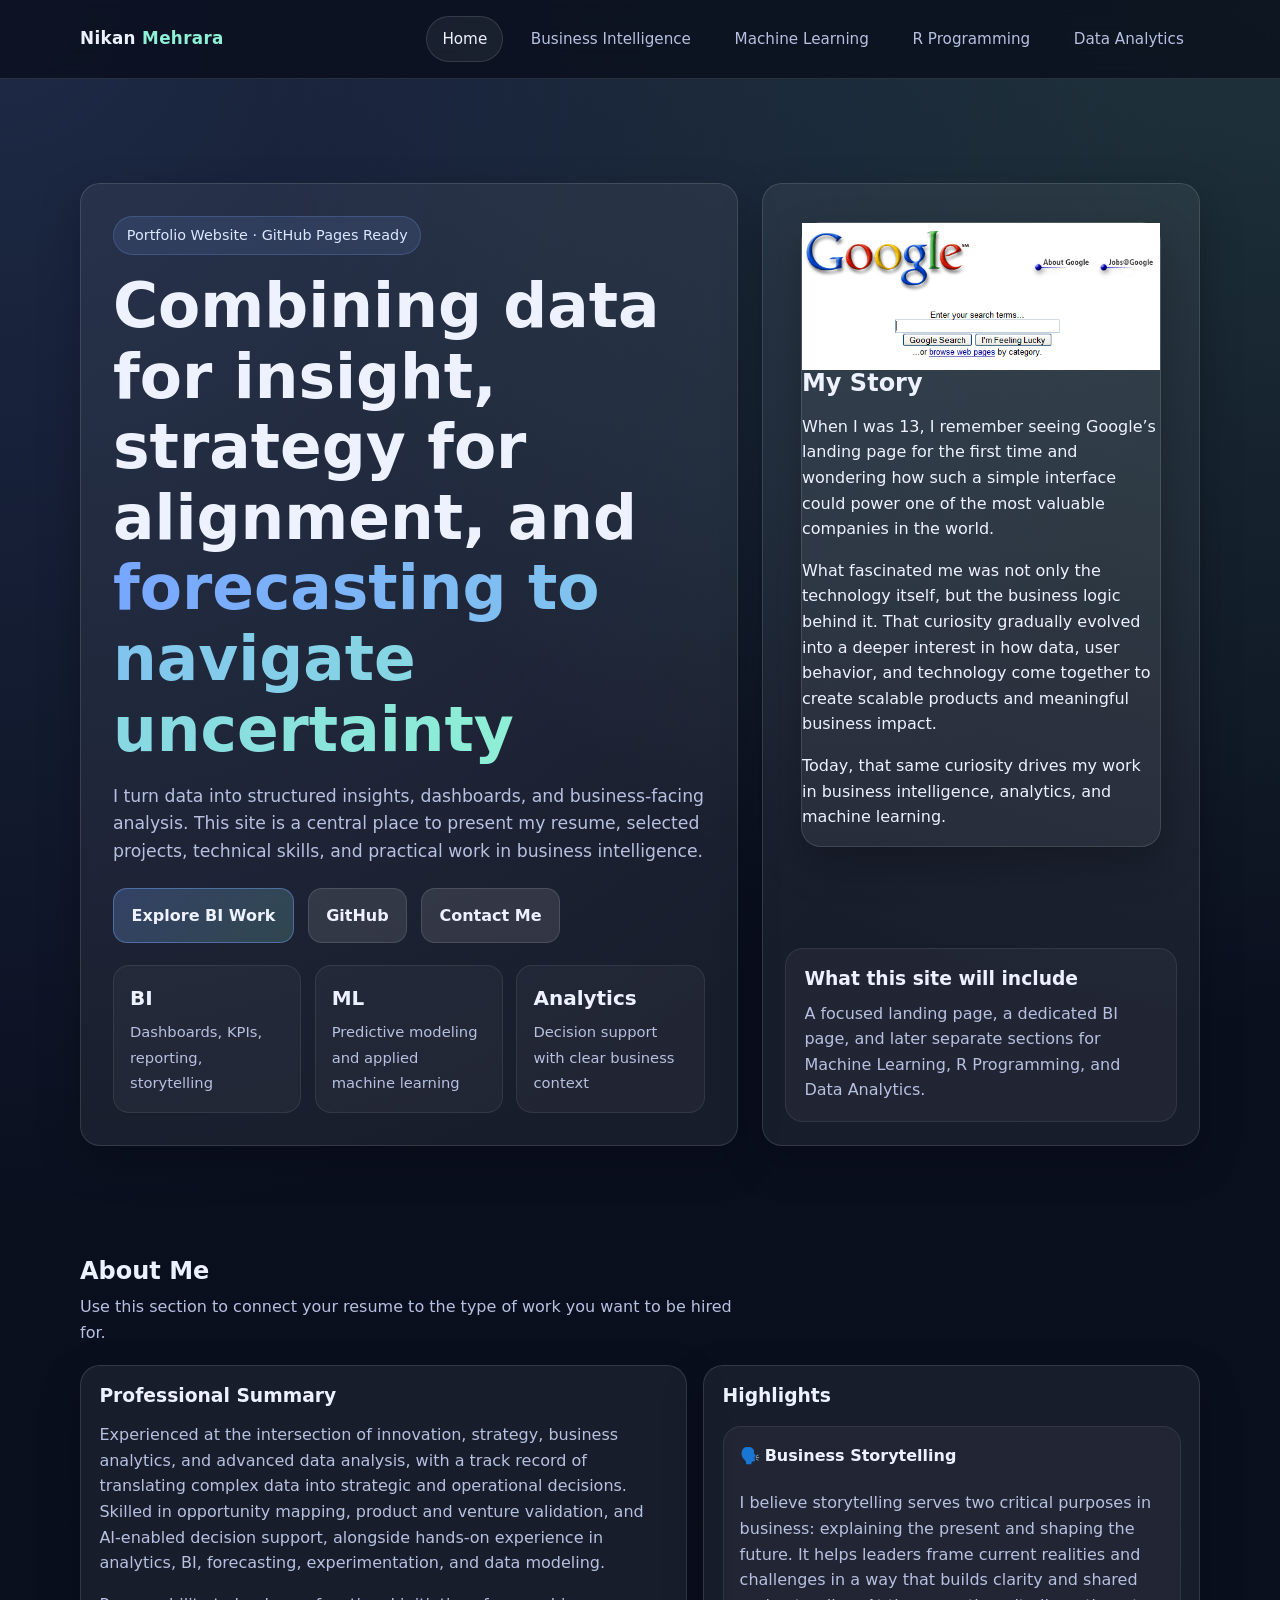
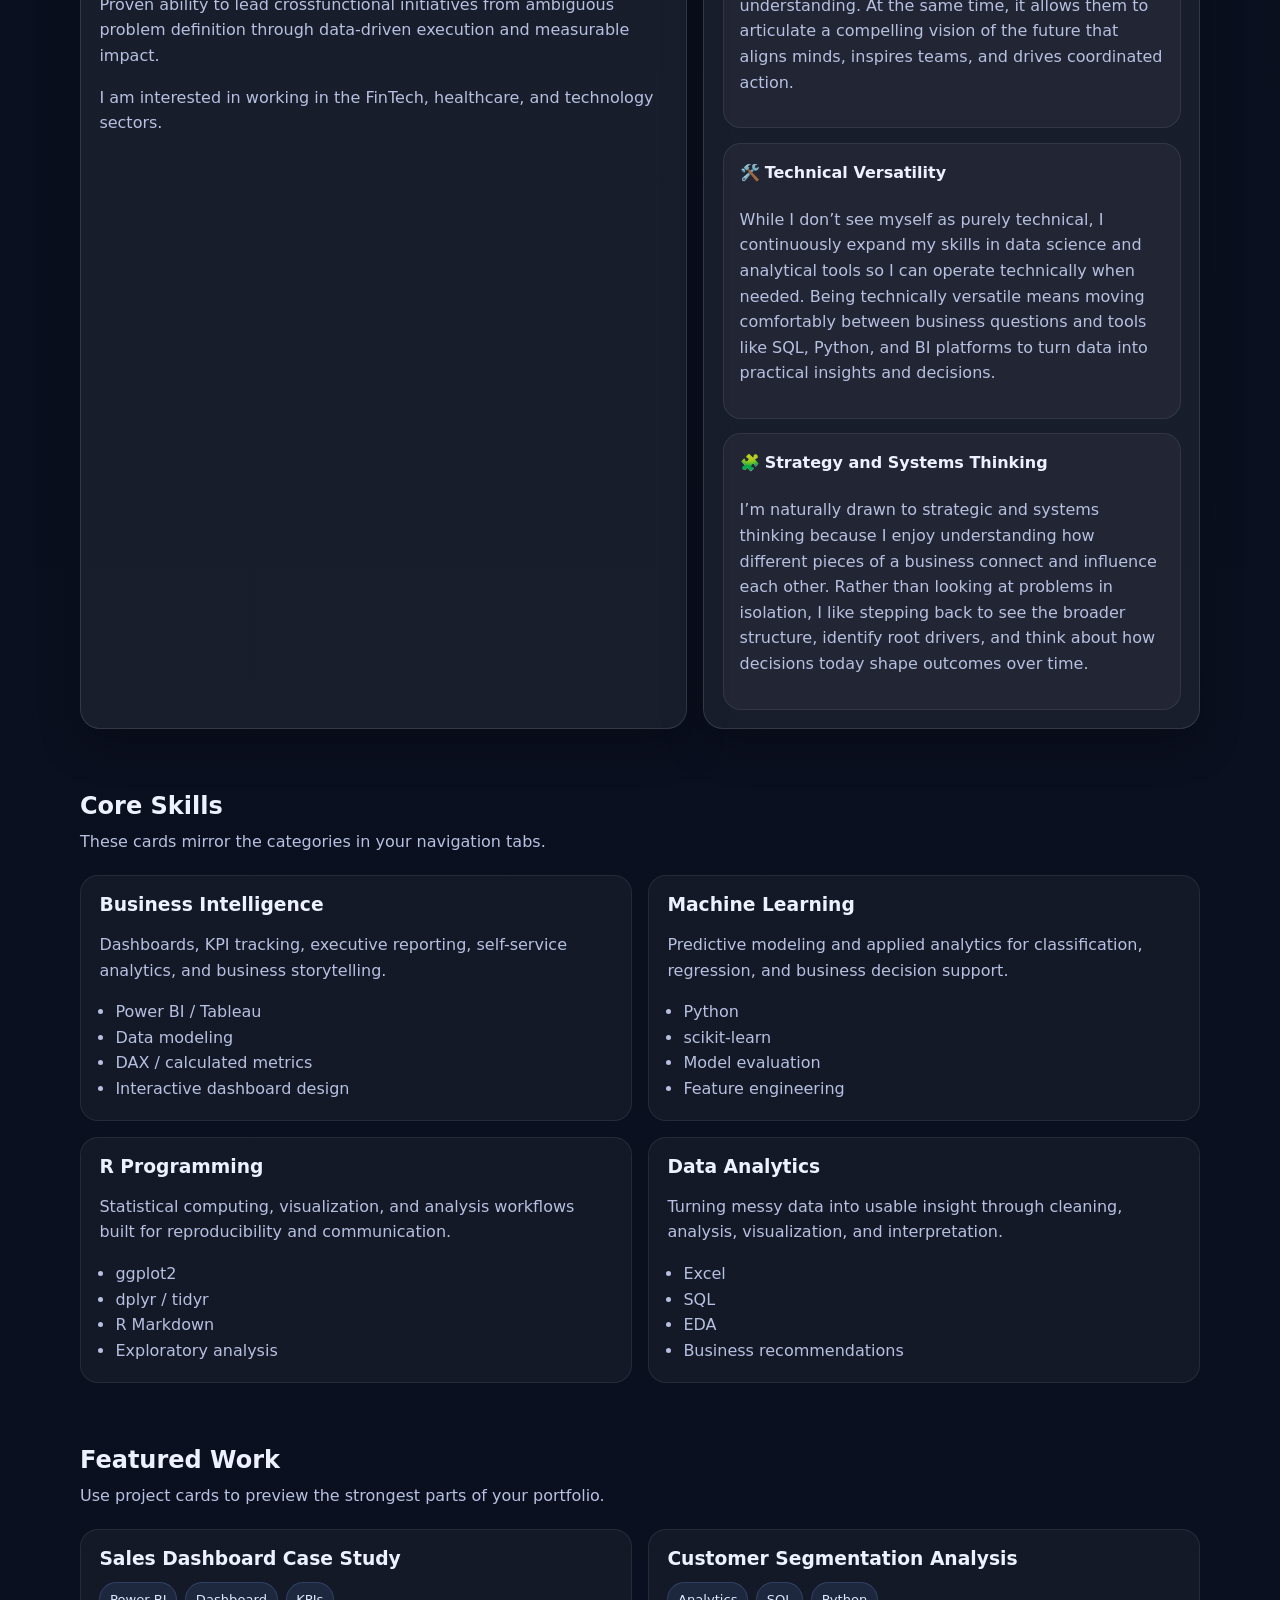
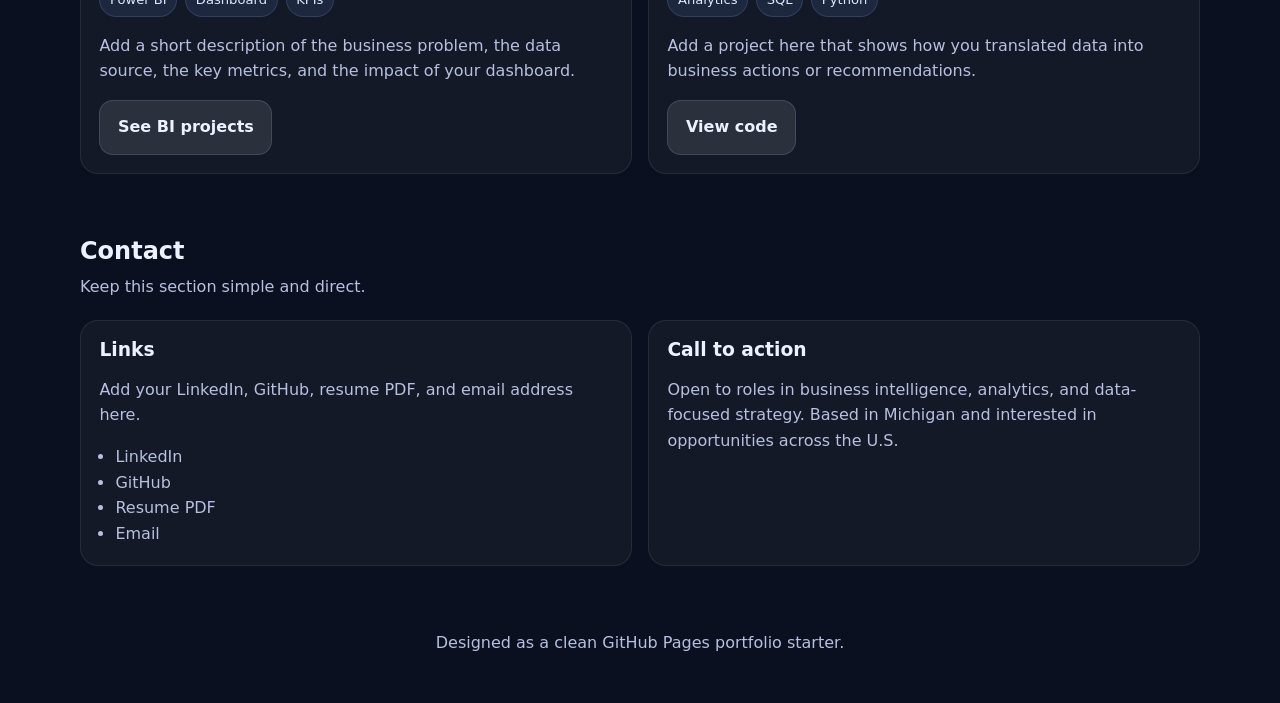
==== index.html @ e0a6e7f8 "Fix image source path for Google homepage" ====
<!DOCTYPE html>
<html lang="en">
<head>
  <meta charset="UTF-8" />
  <meta name="viewport" content="width=device-width, initial-scale=1.0" />
  <title>Nikan Mehrara | Portfolio</title>
  <meta name="description" content="Portfolio website for Nikan Mehrara." />
  <link rel="stylesheet" href="./assets/css/style.css" />
</head>
<body>
  <header class="topbar">
    <div class="container nav">
      <a class="brand" href="./index.html">Nikan <span>Mehrara</span></a>
      <nav class="nav-links" aria-label="Primary navigation">
        <a href="./index.html" class="active">Home</a>
        <a href="./bi.html">Business Intelligence</a>
        <a href="./ml.html">Machine Learning</a>
        <a href="./r.html">R Programming</a>
        <a href="./analytics.html">Data Analytics</a>
      </nav>
    </div>
  </header>

  <main>
    <section>
      <div class="container hero">
        <div class="card hero-main">
          <div class="eyebrow">Portfolio Website · GitHub Pages Ready</div>
          <h1>
            Combining data for insight, strategy for alignment, and
            <span class="gradient">forecasting to navigate uncertainty</span>
          </h1>
          <p class="lead">
            I turn data into structured insights, dashboards, and business-facing analysis. This site is a central place to present my resume, selected projects, technical skills, and practical work in business intelligence.
          </p>
          <div class="hero-actions">
            <a class="btn primary" href="./bi.html">Explore BI Work</a>
            <a class="btn" href="https://github.com/nikemehr" target="_blank" rel="noreferrer">GitHub</a>
            <a class="btn" href="mailto:your-email@example.com">Contact Me</a>
          </div>
          <div class="stats">
            <div class="stat">
              <strong>BI</strong>
              <span>Dashboards, KPIs, reporting, storytelling</span>
            </div>
            <div class="stat">
              <strong>ML</strong>
              <span>Predictive modeling and applied machine learning</span>
            </div>
            <div class="stat">
              <strong>Analytics</strong>
              <span>Decision support with clear business context</span>
            </div>
          </div>
        </div>

        <aside class="card hero-side">
          <section>
            <div class="container">
              <div class="card story-section">
                <div class="story-grid">
                  <div class="story-image">
                    <img src="./assets/image/google-home-old.png" alt="Old Google homepage">
                  </div>
          
                  <div class="story-text">
                    <h2>My Story</h2>
                    <p>
                      When I was 13, I remember seeing Google’s landing page for the first time and wondering how such a simple interface could power one of the most valuable companies in the world.
                    </p>
                    <p>
                      What fascinated me was not only the technology itself, but the business logic behind it. That curiosity gradually evolved into a deeper interest in how data, user behavior, and technology come together to create scalable products and meaningful business impact.
                    </p>
                    <p>
                      Today, that same curiosity drives my work in business intelligence, analytics, and machine learning.
                    </p>
                  </div>
                </div>
              </div>
            </div>
          </section>

          <div class="profile">
            <h3>What this site will include</h3>
            <p>
              A focused landing page, a dedicated BI page, and later separate sections for Machine Learning, R Programming, and Data Analytics.
            </p>
          </div>
        </aside>
      </div>
    </section>

    <section>
      <div class="container">
        <div class="section-head">
          <div>
            <h2>About Me</h2>
            <p>Use this section to connect your resume to the type of work you want to be hired for.</p>
          </div>
        </div>

        <div class="about">
          <div class="card panel">
            <h3>Professional Summary</h3>
            <p>
              Experienced at the intersection of innovation, strategy, business analytics, and advanced data analysis, with a track record of translating complex data into strategic and operational decisions. Skilled in opportunity mapping, product and venture validation, and AI-enabled decision support, alongside hands-on experience in analytics, BI, forecasting, experimentation, and data modeling.
            </p>
            <p>
              Proven ability to lead crossfunctional initiatives from ambiguous problem definition through data-driven execution and measurable impact.
            </p>
            <p>
              I am interested in working in the FinTech, healthcare, and technology sectors.
            </p>
          </div>

          <div class="card panel">
            <h3 style="margin-bottom:20px;">Highlights</h3>

            <div class="timeline">
              <div class="timeline-item">
                <small style="color:#00e5ff;">🗣️</small>
                <strong>Business Storytelling</strong>
                <p>
                  I believe storytelling serves two critical purposes in business: explaining the present and shaping the future. It helps leaders frame current realities and challenges in a way that builds clarity and shared understanding. At the same time, it allows them to articulate a compelling vision of the future that aligns minds, inspires teams, and drives coordinated action.
                </p>
              </div>

              <div class="timeline-item">
                <small style="color:#8ef0d5;">🛠️</small>
                <strong>Technical Versatility</strong>
                <p>
                  While I don’t see myself as purely technical, I continuously expand my skills in data science and analytical tools so I can operate technically when needed. Being technically versatile means moving comfortably between business questions and tools like SQL, Python, and BI platforms to turn data into practical insights and decisions.
                </p>
              </div>

              <div class="timeline-item">
                <small style="color:#78a6ff;">🧩</small>
                <strong>Strategy and Systems Thinking</strong>
                <p>
                  I’m naturally drawn to strategic and systems thinking because I enjoy understanding how different pieces of a business connect and influence each other. Rather than looking at problems in isolation, I like stepping back to see the broader structure, identify root drivers, and think about how decisions today shape outcomes over time.
                </p>
              </div>
            </div>
          </div>
        </div>
      </div>
    </section>

    <section>
      <div class="container">
        <div class="section-head">
          <div>
            <h2>Core Skills</h2>
            <p>These cards mirror the categories in your navigation tabs.</p>
          </div>
        </div>

        <div class="skills-grid">
          <div class="bullet-card">
            <h3>Business Intelligence</h3>
            <p>Dashboards, KPI tracking, executive reporting, self-service analytics, and business storytelling.</p>
            <ul class="clean">
              <li>Power BI / Tableau</li>
              <li>Data modeling</li>
              <li>DAX / calculated metrics</li>
              <li>Interactive dashboard design</li>
            </ul>
          </div>

          <div class="bullet-card">
            <h3>Machine Learning</h3>
            <p>Predictive modeling and applied analytics for classification, regression, and business decision support.</p>
            <ul class="clean">
              <li>Python</li>
              <li>scikit-learn</li>
              <li>Model evaluation</li>
              <li>Feature engineering</li>
            </ul>
          </div>

          <div class="bullet-card">
            <h3>R Programming</h3>
            <p>Statistical computing, visualization, and analysis workflows built for reproducibility and communication.</p>
            <ul class="clean">
              <li>ggplot2</li>
              <li>dplyr / tidyr</li>
              <li>R Markdown</li>
              <li>Exploratory analysis</li>
            </ul>
          </div>

          <div class="bullet-card">
            <h3>Data Analytics</h3>
            <p>Turning messy data into usable insight through cleaning, analysis, visualization, and interpretation.</p>
            <ul class="clean">
              <li>Excel</li>
              <li>SQL</li>
              <li>EDA</li>
              <li>Business recommendations</li>
            </ul>
          </div>
        </div>
      </div>
    </section>

    <section>
      <div class="container">
        <div class="section-head">
          <div>
            <h2>Featured Work</h2>
            <p>Use project cards to preview the strongest parts of your portfolio.</p>
          </div>
        </div>

        <div class="projects-grid">
          <div class="project-card">
            <h3>Sales Dashboard Case Study</h3>
            <div class="project-meta">
              <span class="mini">Power BI</span>
              <span class="mini">Dashboard</span>
              <span class="mini">KPIs</span>
            </div>
            <p>
              Add a short description of the business problem, the data source, the key metrics, and the impact of your dashboard.
            </p>
            <a class="btn" href="./bi.html">See BI projects</a>
          </div>

          <div class="project-card">
            <h3>Customer Segmentation Analysis</h3>
            <div class="project-meta">
              <span class="mini">Analytics</span>
              <span class="mini">SQL</span>
              <span class="mini">Python</span>
            </div>
            <p>
              Add a project here that shows how you translated data into business actions or recommendations.
            </p>
            <a class="btn" href="https://github.com/nikemehr" target="_blank" rel="noreferrer">View code</a>
          </div>
        </div>
      </div>
    </section>

    <section>
      <div class="container">
        <div class="section-head">
          <div>
            <h2>Contact</h2>
            <p>Keep this section simple and direct.</p>
          </div>
        </div>

        <div class="contact-wrap">
          <div class="contact-card">
            <h3>Links</h3>
            <p>Add your LinkedIn, GitHub, resume PDF, and email address here.</p>
            <ul class="clean">
              <li>LinkedIn</li>
              <li>GitHub</li>
              <li>Resume PDF</li>
              <li>Email</li>
            </ul>
          </div>

          <div class="contact-card">
            <h3>Call to action</h3>
            <p>
              Open to roles in business intelligence, analytics, and data-focused strategy. Based in Michigan and interested in opportunities across the U.S.
            </p>
          </div>
        </div>
      </div>
    </section>
  </main>

  <footer>
    <div class="container">
      Designed as a clean GitHub Pages portfolio starter.
    </div>
  </footer>
</body>
</html>
---- assets/css/style.css ----
:root {
  --bg: #0b1020;
  --bg-soft: #121933;
  --panel: rgba(255,255,255,0.06);
  --panel-strong: rgba(255,255,255,0.1);
  --text: #eef2ff;
  --muted: #b7c0e0;
  --accent: #78a6ff;
  --accent-2: #8ef0d5;
  --border: rgba(255,255,255,0.12);
  --shadow: 0 16px 40px rgba(0,0,0,0.25);
  --radius: 20px;
  --maxw: 1120px;
}

* { box-sizing: border-box; }
html { scroll-behavior: smooth; }

body {
  margin: 0;
  font-family: Inter, ui-sans-serif, system-ui, -apple-system, BlinkMacSystemFont, "Segoe UI", sans-serif;
  background:
    radial-gradient(circle at top left, rgba(120,166,255,0.18), transparent 30%),
    radial-gradient(circle at top right, rgba(142,240,213,0.16), transparent 25%),
    linear-gradient(180deg, #0a0f1e 0%, #0b1020 100%);
  color: var(--text);
  line-height: 1.6;
}

a { color: inherit; text-decoration: none; }
img { max-width: 100%; display: block; }

.container {
  width: min(calc(100% - 2rem), var(--maxw));
  margin: 0 auto;
}

.topbar {
  position: sticky;
  top: 0;
  z-index: 100;
  backdrop-filter: blur(14px);
  background: rgba(8, 12, 24, 0.72);
  border-bottom: 1px solid var(--border);
}

.nav {
  display: flex;
  justify-content: space-between;
  align-items: center;
  padding: 1rem 0;
  gap: 1rem;
}

.brand {
  font-weight: 800;
  letter-spacing: 0.02em;
  font-size: 1.05rem;
}

.brand span { color: var(--accent-2); }

.nav-links {
  display: flex;
  gap: 0.7rem;
  flex-wrap: wrap;
}

.nav-links a {
  padding: 0.6rem 0.95rem;
  border: 1px solid transparent;
  border-radius: 999px;
  color: var(--muted);
  transition: 0.25s ease;
  font-size: 0.95rem;
}

.nav-links a:hover,
.nav-links a.active {
  color: var(--text);
  background: var(--panel);
  border-color: var(--border);
}

.hero {
  padding: 5.5rem 0 3rem;
  display: grid;
  grid-template-columns: 1.2fr 0.8fr;
  gap: 1.5rem;
  align-items: stretch;
}

.card {
  background: var(--panel);
  border: 1px solid var(--border);
  border-radius: var(--radius);
  box-shadow: var(--shadow);
}

.hero-main { padding: 2rem; }

.eyebrow {
  display: inline-flex;
  align-items: center;
  gap: 0.55rem;
  padding: 0.45rem 0.8rem;
  border-radius: 999px;
  background: rgba(120,166,255,0.12);
  border: 1px solid rgba(120,166,255,0.22);
  color: #dce8ff;
  font-size: 0.9rem;
  margin-bottom: 1rem;
}

h1, h2, h3 { line-height: 1.15; margin: 0; }

h1 {
  font-size: clamp(2.2rem, 4.8vw, 4.5rem);
  margin-bottom: 1rem;
}

.gradient {
  background: linear-gradient(90deg, var(--accent), var(--accent-2));
  -webkit-background-clip: text;
  background-clip: text;
  color: transparent;
}

.lead {
  color: var(--muted);
  font-size: 1.08rem;
  max-width: 62ch;
  margin-bottom: 1.4rem;
}

.hero-actions {
  display: flex;
  gap: 0.85rem;
  flex-wrap: wrap;
  margin-bottom: 1.4rem;
}

.btn {
  display: inline-flex;
  align-items: center;
  justify-content: center;
  padding: 0.85rem 1.1rem;
  border-radius: 14px;
  border: 1px solid var(--border);
  background: var(--panel-strong);
  color: var(--text);
  font-weight: 600;
  transition: 0.25s ease;
}

.btn:hover {
  transform: translateY(-1px);
  border-color: rgba(120,166,255,0.45);
}

.btn.primary {
  background: linear-gradient(135deg, rgba(120,166,255,0.24), rgba(142,240,213,0.18));
  border-color: rgba(120,166,255,0.42);
}

.stats {
  display: grid;
  grid-template-columns: repeat(3, 1fr);
  gap: 0.85rem;
  margin-top: 1.25rem;
}

.stat {
  padding: 1rem;
  border-radius: 16px;
  background: rgba(255,255,255,0.04);
  border: 1px solid rgba(255,255,255,0.08);
}

.stat strong {
  display: block;
  font-size: 1.25rem;
  margin-bottom: 0.3rem;
}

.stat span { color: var(--muted); font-size: 0.92rem; }

.hero-side {
  padding: 1.4rem;
  display: flex;
  flex-direction: column;
  justify-content: space-between;
  gap: 1rem;
}

.profile {
  padding: 1.15rem;
  border-radius: 18px;
  background: rgba(255,255,255,0.04);
  border: 1px solid rgba(255,255,255,0.08);
}

.profile h3 { margin-bottom: 0.7rem; }
.profile p { margin: 0; color: var(--muted); }

.tag-list {
  display: flex;
  flex-wrap: wrap;
  gap: 0.55rem;
  margin-top: 1rem;
}

.tag {
  padding: 0.48rem 0.78rem;
  border-radius: 999px;
  border: 1px solid rgba(255,255,255,0.1);
  background: rgba(255,255,255,0.04);
  color: #dde6ff;
  font-size: 0.88rem;
}

section { padding: 1rem 0 3rem; }

.section-head {
  display: flex;
  justify-content: space-between;
  align-items: end;
  gap: 1rem;
  margin-bottom: 1.25rem;
}

.section-head p {
  margin: 0.55rem 0 0;
  color: var(--muted);
  max-width: 65ch;
}

.about,
.contact-wrap,
.skills-grid,
.projects-grid,
.bi-grid {
  display: grid;
  gap: 1rem;
}

.about {
  grid-template-columns: 1.1fr 0.9fr;
}

.skills-grid,
.projects-grid,
.bi-grid,
.contact-wrap {
  grid-template-columns: repeat(2, 1fr);
}

.panel,
.bullet-card,
.project-card,
.contact-card,
.bi-card {
  padding: 1.15rem;
}

.timeline {
  display: grid;
  gap: 0.9rem;
}

.timeline-item,
.bullet-card,
.project-card,
.contact-card,
.bi-card {
  border-radius: 18px;
  background: rgba(255,255,255,0.04);
  border: 1px solid rgba(255,255,255,0.08);
}

.timeline-item {
  padding: 1rem;
}

.timeline-item small {
  display: inline-block;
  margin-bottom: 0.35rem;
  font-size: 1rem;
}

.timeline-item p,
.project-card p,
.bullet-card p,
.contact-card p,
.bi-card p,
.panel p {
  color: var(--muted);
}

.project-meta,
.bi-meta {
  display: flex;
  gap: 0.5rem;
  flex-wrap: wrap;
  margin: 0.8rem 0 0.95rem;
}

.mini {
  font-size: 0.82rem;
  padding: 0.35rem 0.6rem;
  border-radius: 999px;
  background: rgba(120,166,255,0.1);
  color: #dce8ff;
  border: 1px solid rgba(120,166,255,0.2);
}

ul.clean {
  padding-left: 1rem;
  margin: 0.7rem 0 0;
  color: var(--muted);
}

.tab-note {
  margin-bottom: 1rem;
  padding: 1rem 1.1rem;
  border-radius: 16px;
  border: 1px solid rgba(142,240,213,0.18);
  background: rgba(142,240,213,0.06);
  color: #d6fff5;
}

.page-hero {
  padding-top: 5rem;
}

.coming-soon {
  padding: 3rem 0 4rem;
}

.coming-soon .card {
  padding: 2rem;
  text-align: center;
}

footer {
  padding: 1rem 0 3rem;
  color: var(--muted);
  text-align: center;
}

@media (max-width: 900px) {
  .hero,
  .about,
  .contact-wrap,
  .skills-grid,
  .projects-grid,
  .bi-grid {
    grid-template-columns: 1fr;
  }

  .stats {
    grid-template-columns: 1fr;
  }
}

@media (max-width: 720px) {
  .nav {
    flex-direction: column;
    align-items: flex-start;
  }

  .hero {
    padding-top: 3.5rem;
  }

  .hero-main,
  .hero-side,
  .panel,
  .bullet-card,
  .project-card,
  .contact-card,
  .bi-card {
    padding: 1.1rem;
  }
}
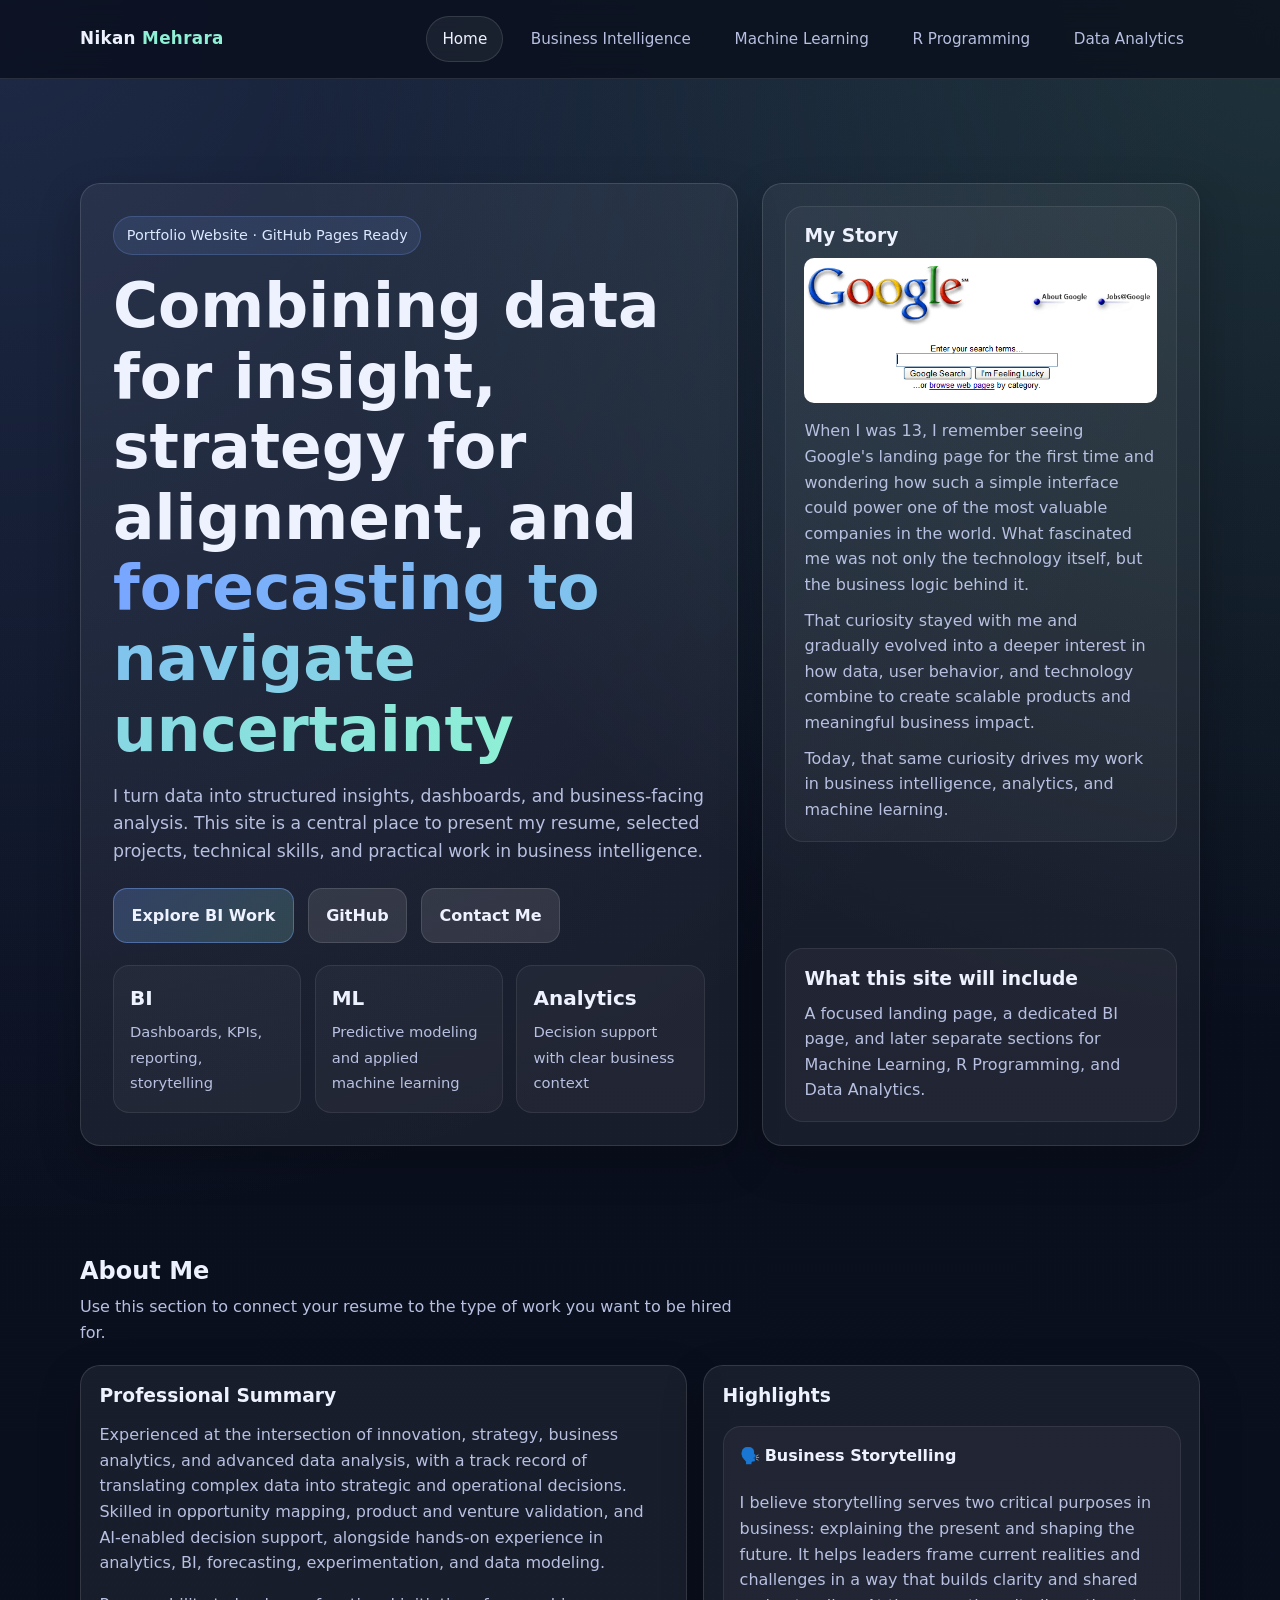
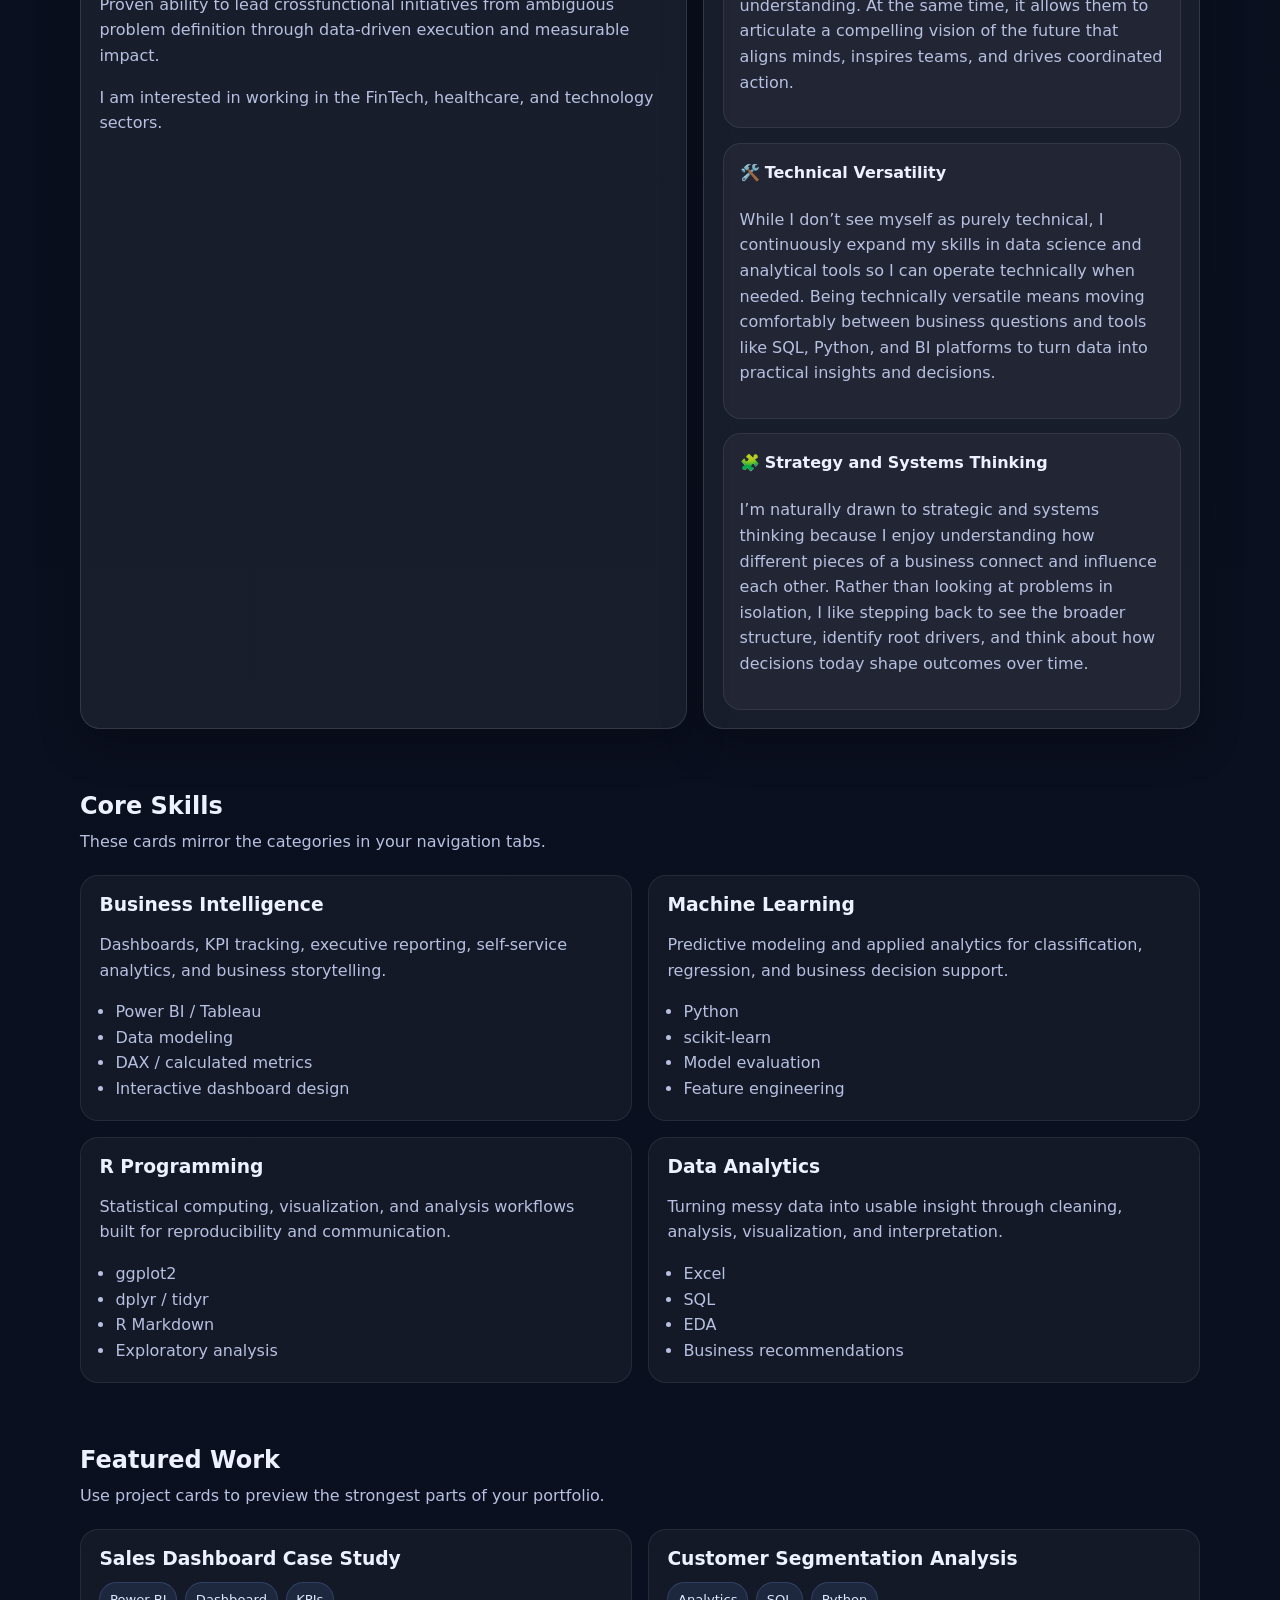
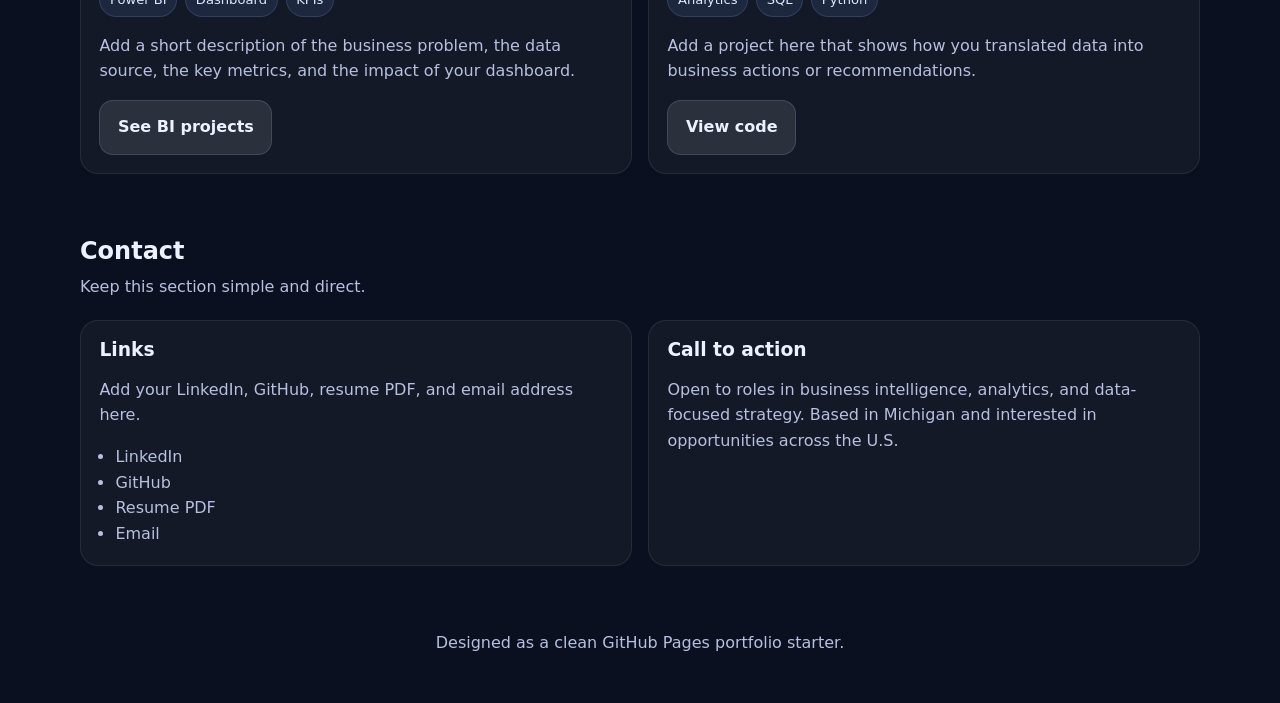
==== commit 1f46e6cf: "Refactor story section with image and new text Updated the story section to include an image and rev" ====
--- a/index.html
+++ b/index.html
@@ -55,30 +55,29 @@
         </div>
 
         <aside class="card hero-side">
-          <section>
-            <div class="container">
-              <div class="card story-section">
-                <div class="story-grid">
-                  <div class="story-image">
-                    <img src="./assets/image/google-home-old.png" alt="Old Google homepage">
-                  </div>
+          <div class="profile">
+            <h3>My Story</h3>
           
-                  <div class="story-text">
-                    <h2>My Story</h2>
-                    <p>
-                      When I was 13, I remember seeing Google’s landing page for the first time and wondering how such a simple interface could power one of the most valuable companies in the world.
-                    </p>
-                    <p>
-                      What fascinated me was not only the technology itself, but the business logic behind it. That curiosity gradually evolved into a deeper interest in how data, user behavior, and technology come together to create scalable products and meaningful business impact.
-                    </p>
-                    <p>
-                      Today, that same curiosity drives my work in business intelligence, analytics, and machine learning.
-                    </p>
-                  </div>
-                </div>
-              </div>
-            </div>
-          </section>
+            <img src="./assets/image/google-home-old.png"
+                 alt="Old Google homepage"
+                 style="width:100%; border-radius:10px; margin-bottom:15px;">
+          
+            <p>
+              When I was 13, I remember seeing Google's landing page for the first time and wondering
+              how such a simple interface could power one of the most valuable companies in the world.
+              What fascinated me was not only the technology itself, but the business logic behind it.
+            </p>
+            <p style="margin-top:10px;">
+              That curiosity stayed with me and gradually evolved into a deeper interest in how
+              data, user behavior, and technology combine to create scalable products and
+              meaningful business impact.
+            </p>
+          
+            <p style="margin-top:10px;">
+              Today, that same curiosity drives my work in business intelligence, analytics,
+              and machine learning.
+            </p>
+          </div>
 
           <div class="profile">
             <h3>What this site will include</h3>
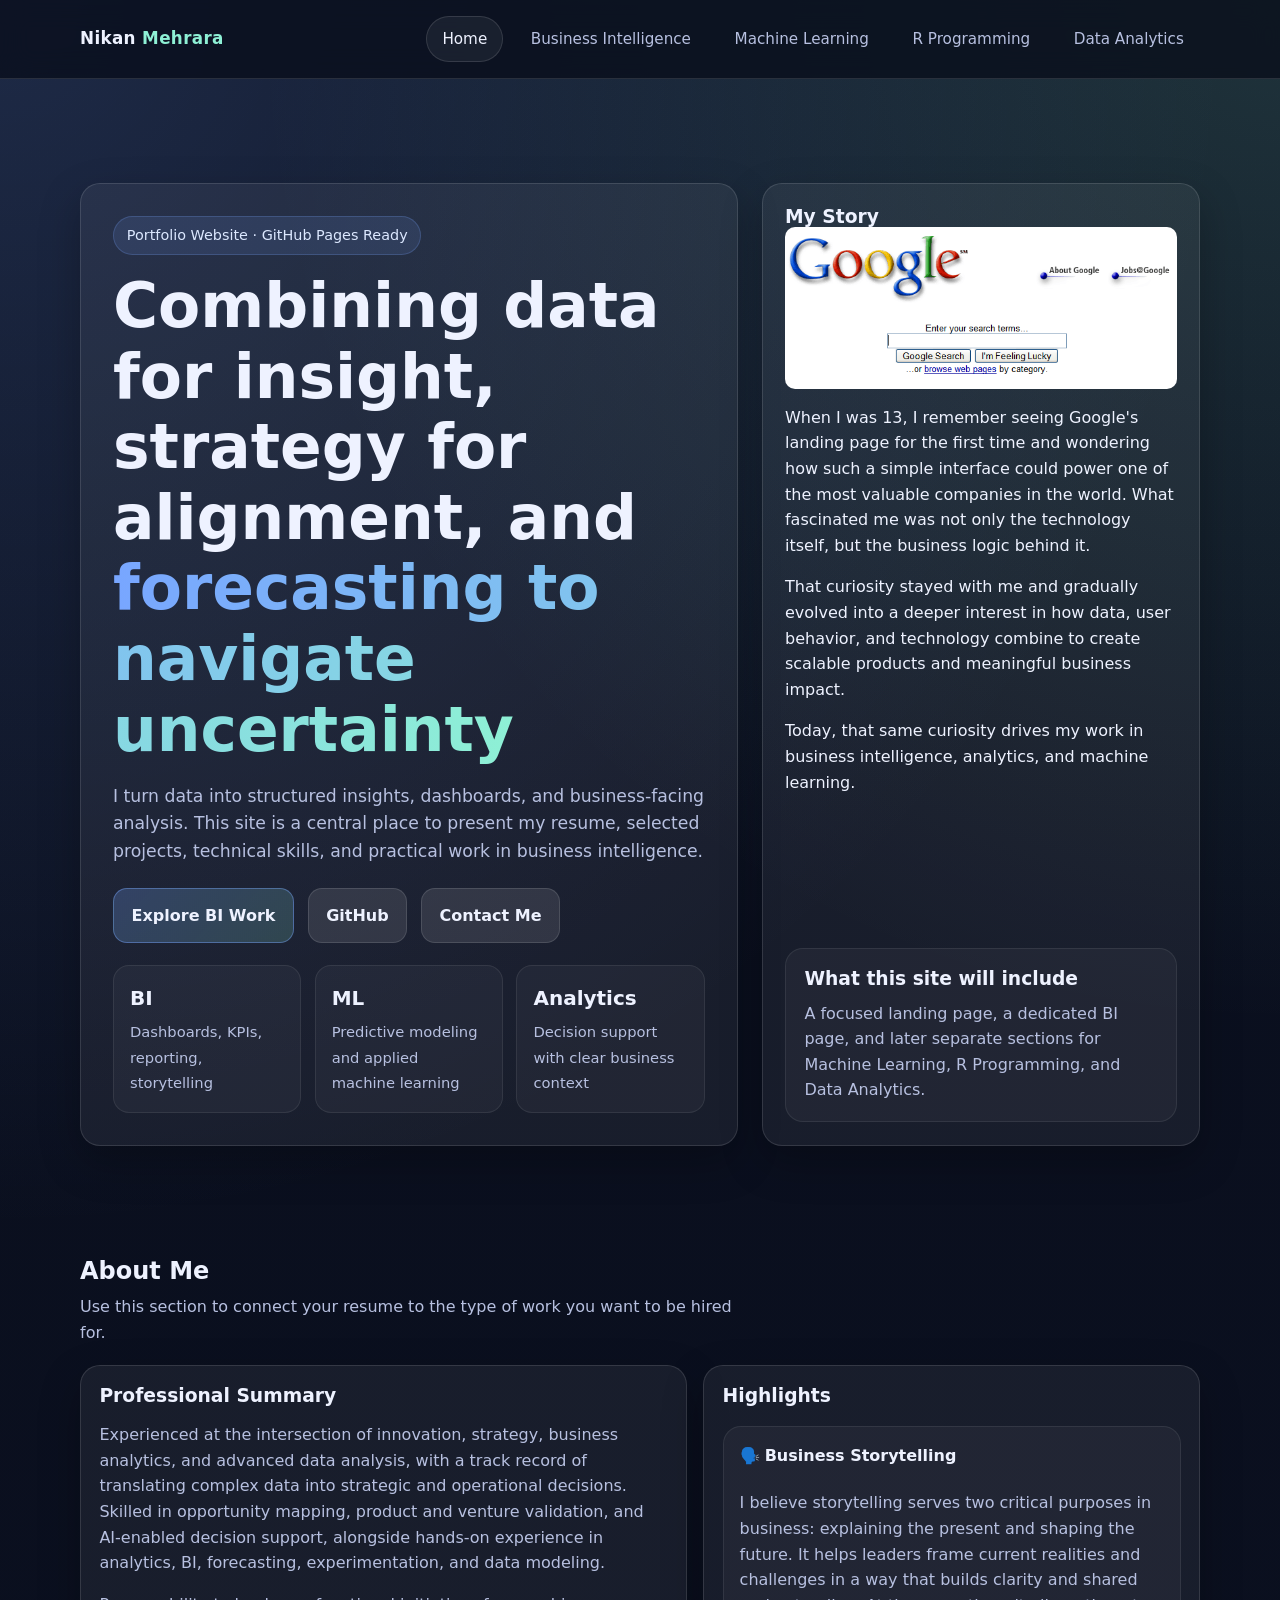
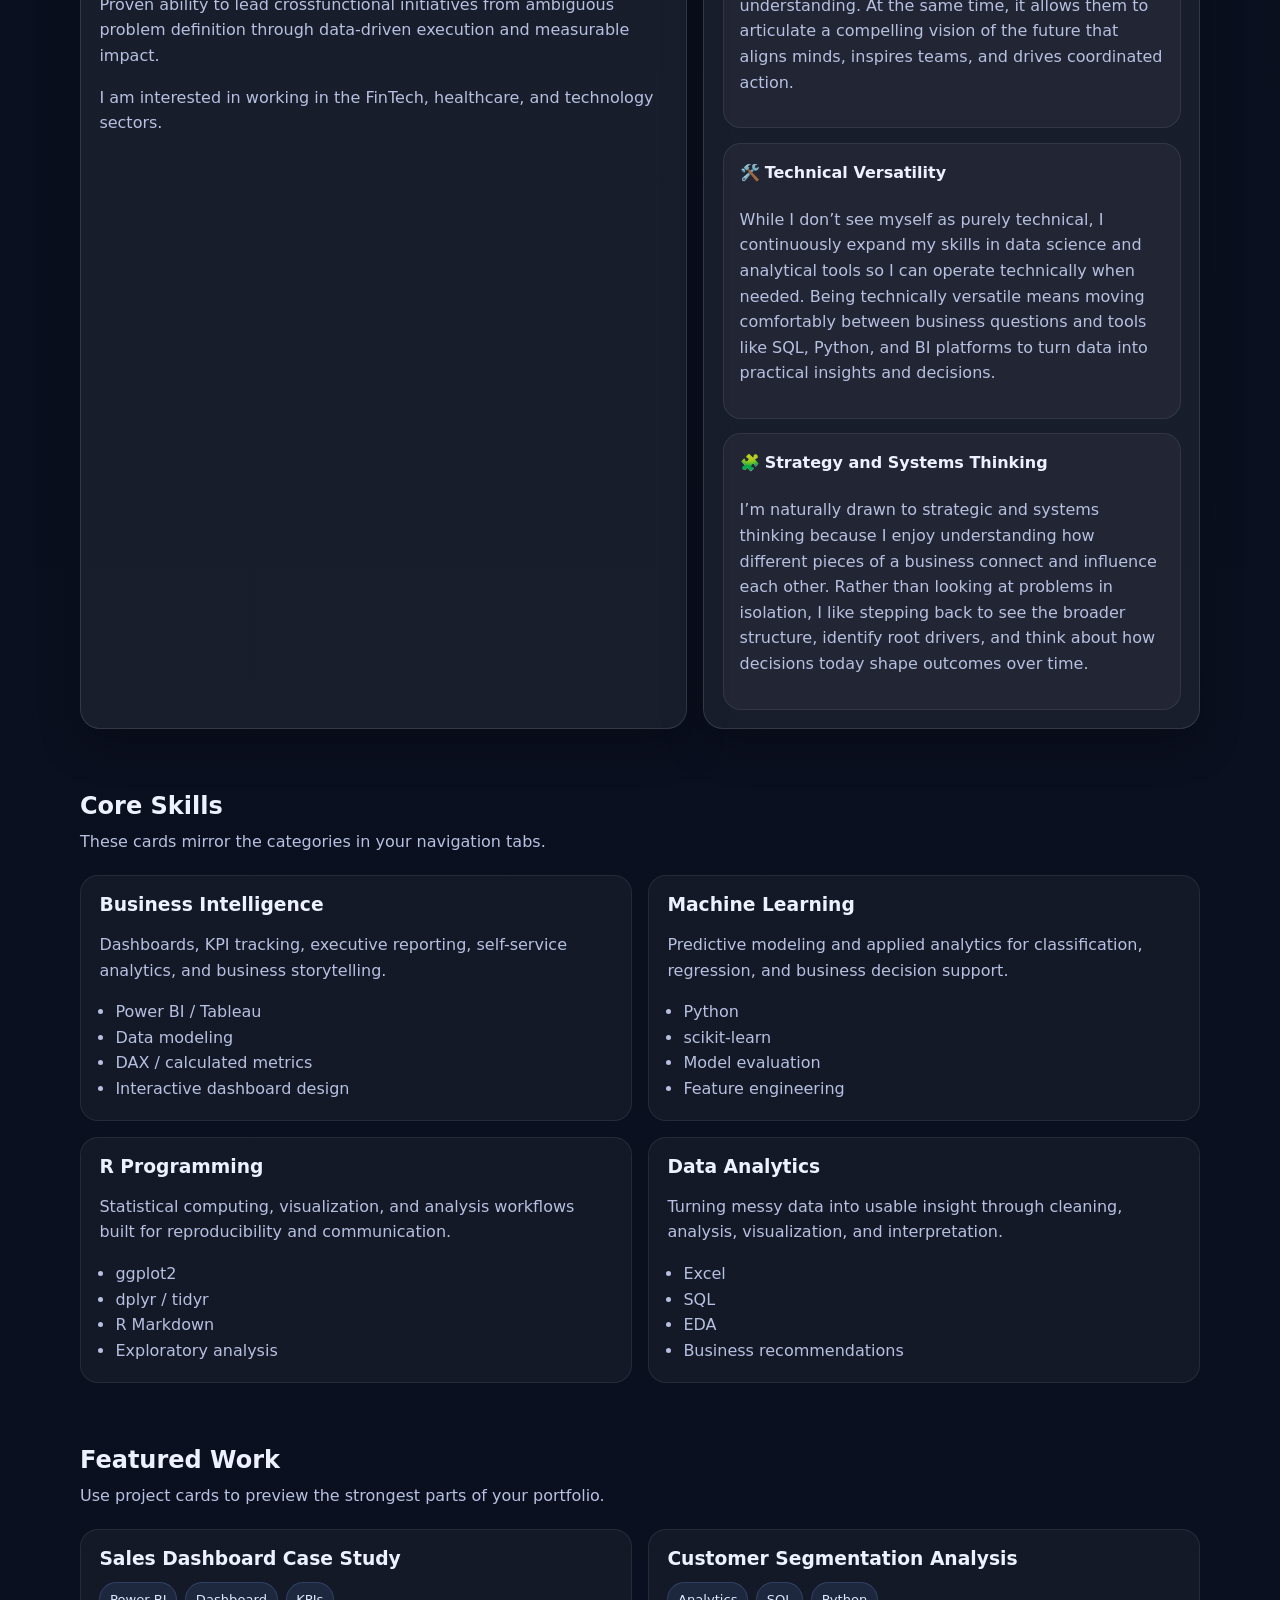
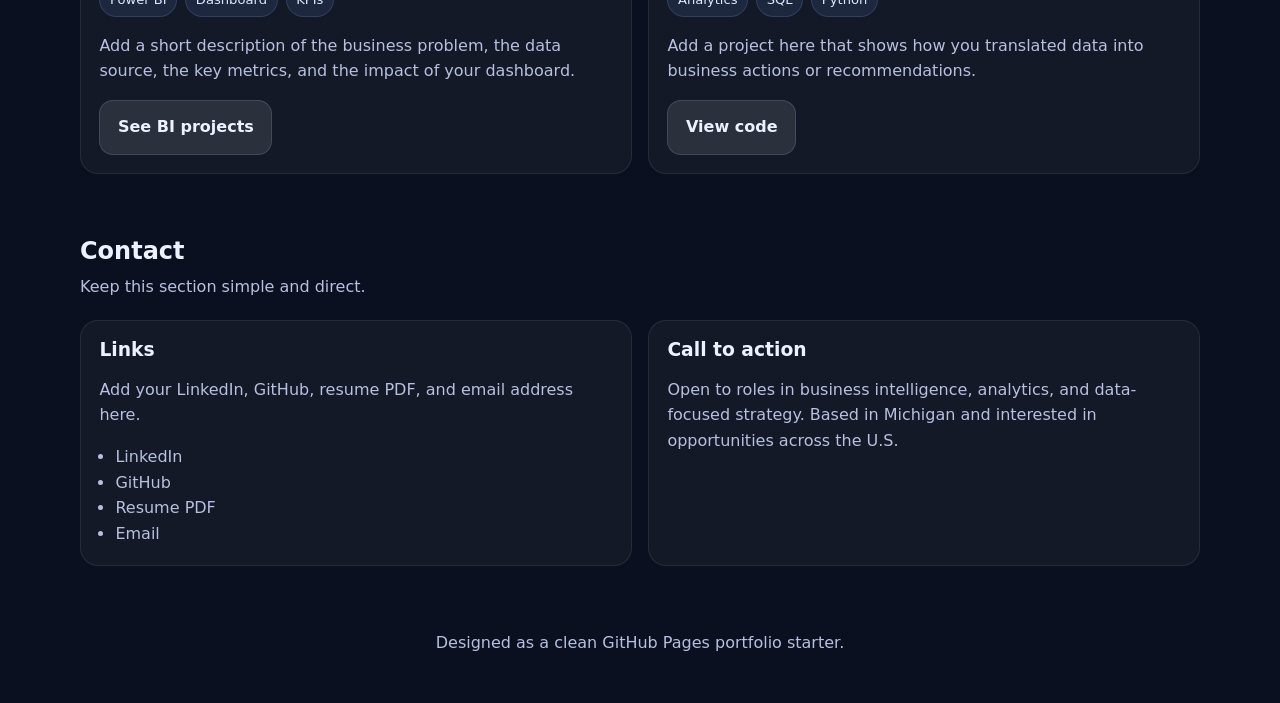
==== commit bda5618a: "Fix HTML structure in index.html" ====
--- a/index.html
+++ b/index.html
@@ -55,7 +55,7 @@
         </div>
 
         <aside class="card hero-side">
-          <div class="profile">
+          <div>
             <h3>My Story</h3>
           
             <img src="./assets/image/google-home-old.png"
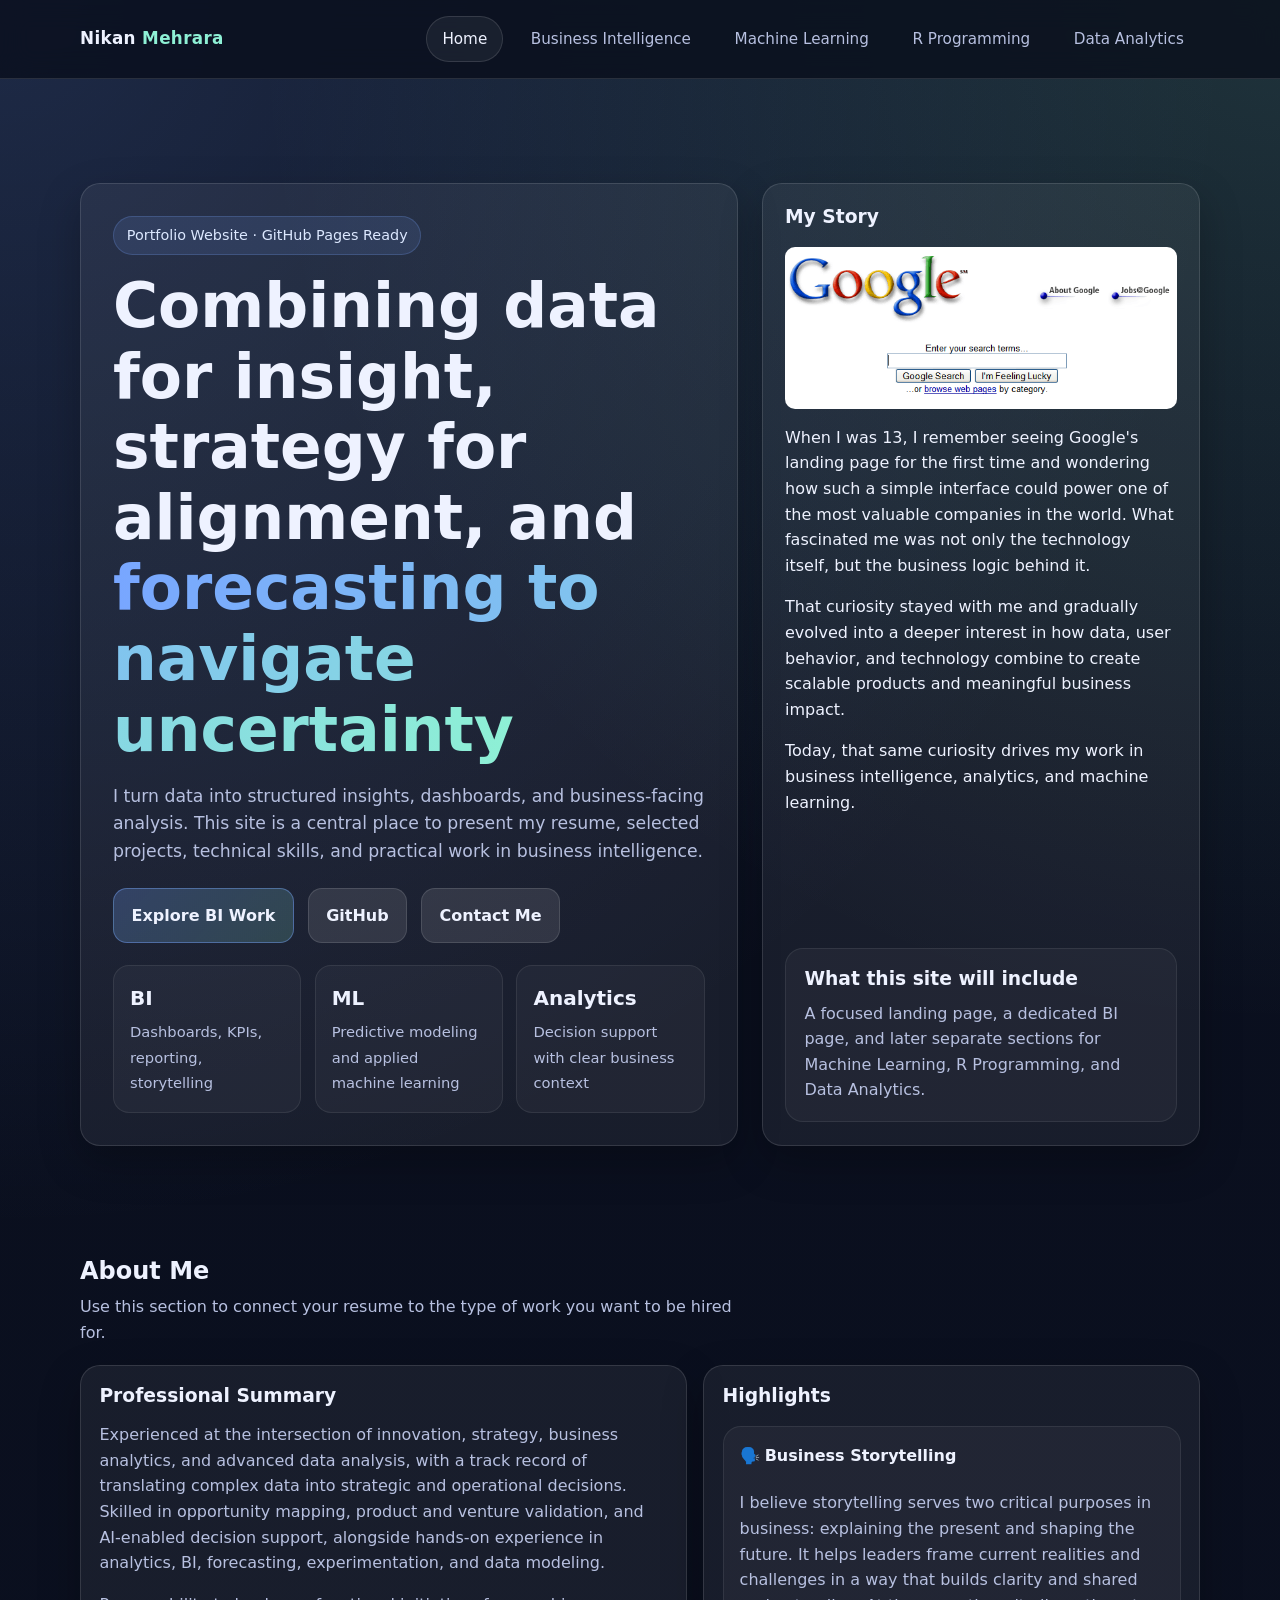
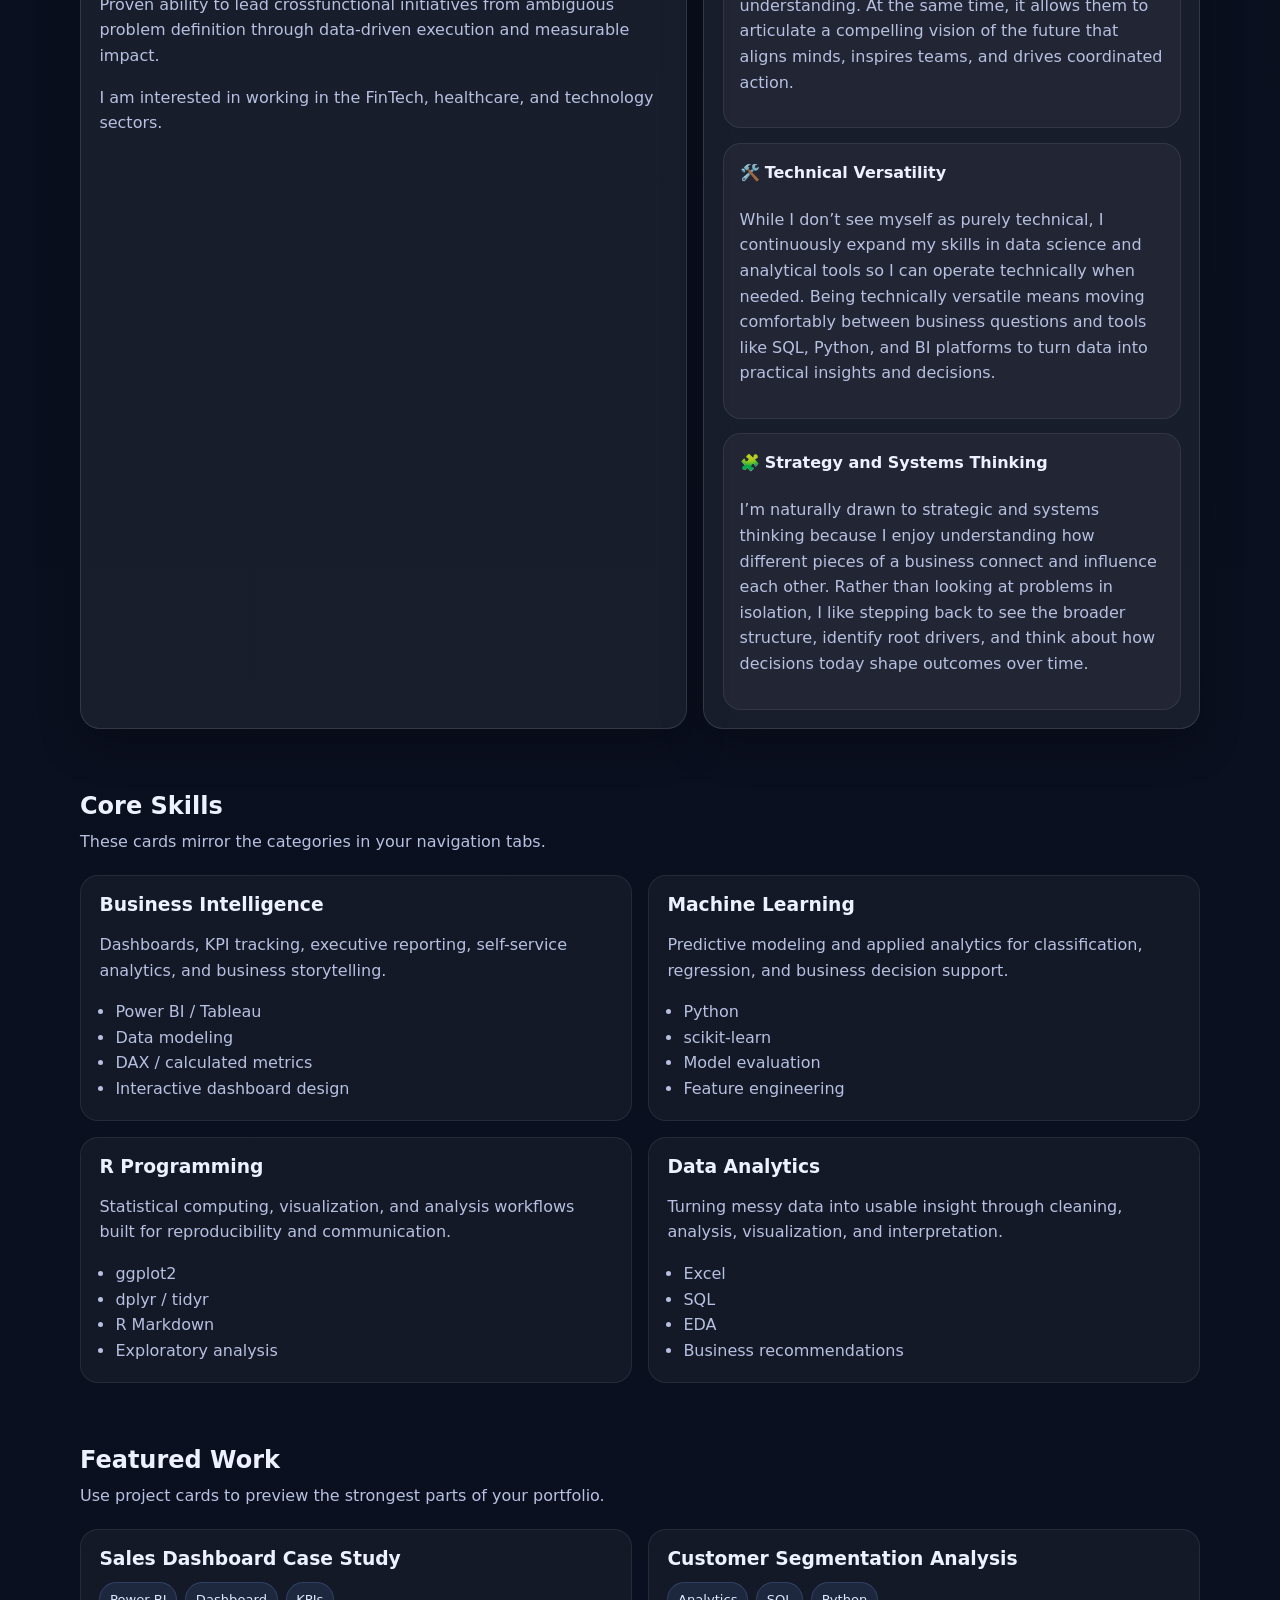
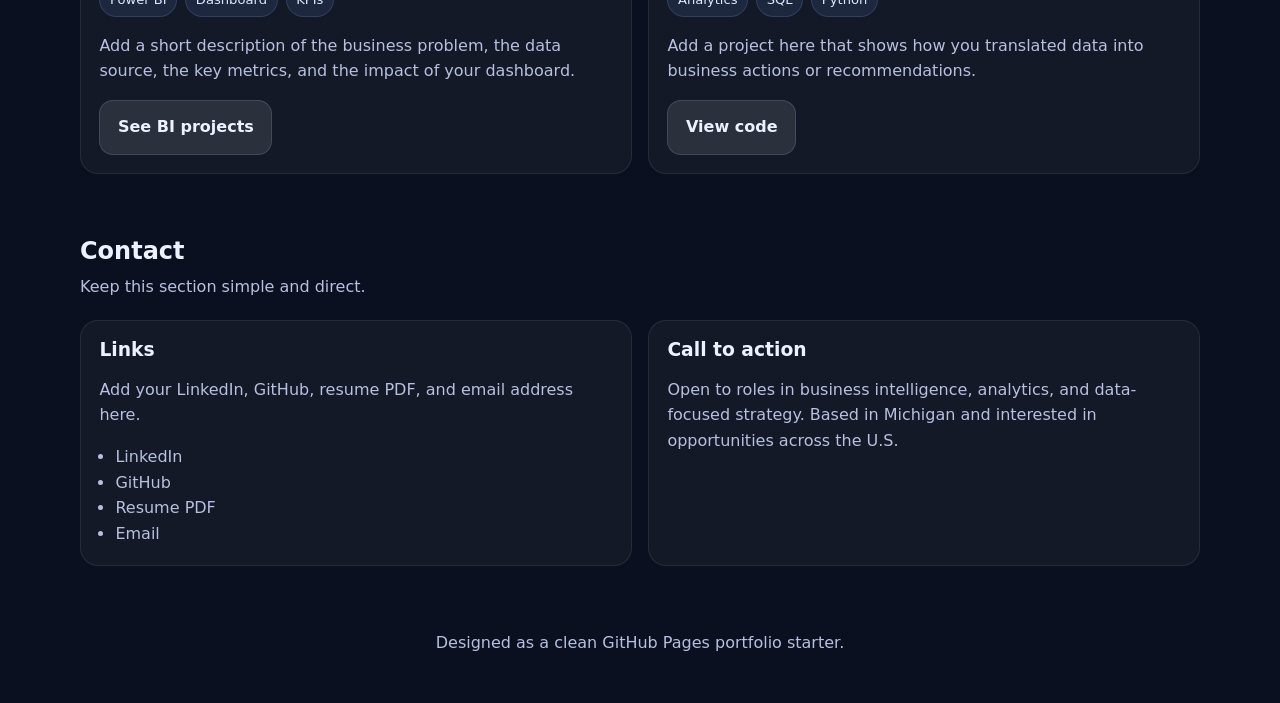
==== commit 63524d25: "Add margin to 'My Story' heading" ====
--- a/index.html
+++ b/index.html
@@ -56,7 +56,7 @@
 
         <aside class="card hero-side">
           <div>
-            <h3>My Story</h3>
+            <h3 style="margin-bottom:20px;">My Story</h3>
           
             <img src="./assets/image/google-home-old.png"
                  alt="Old Google homepage"
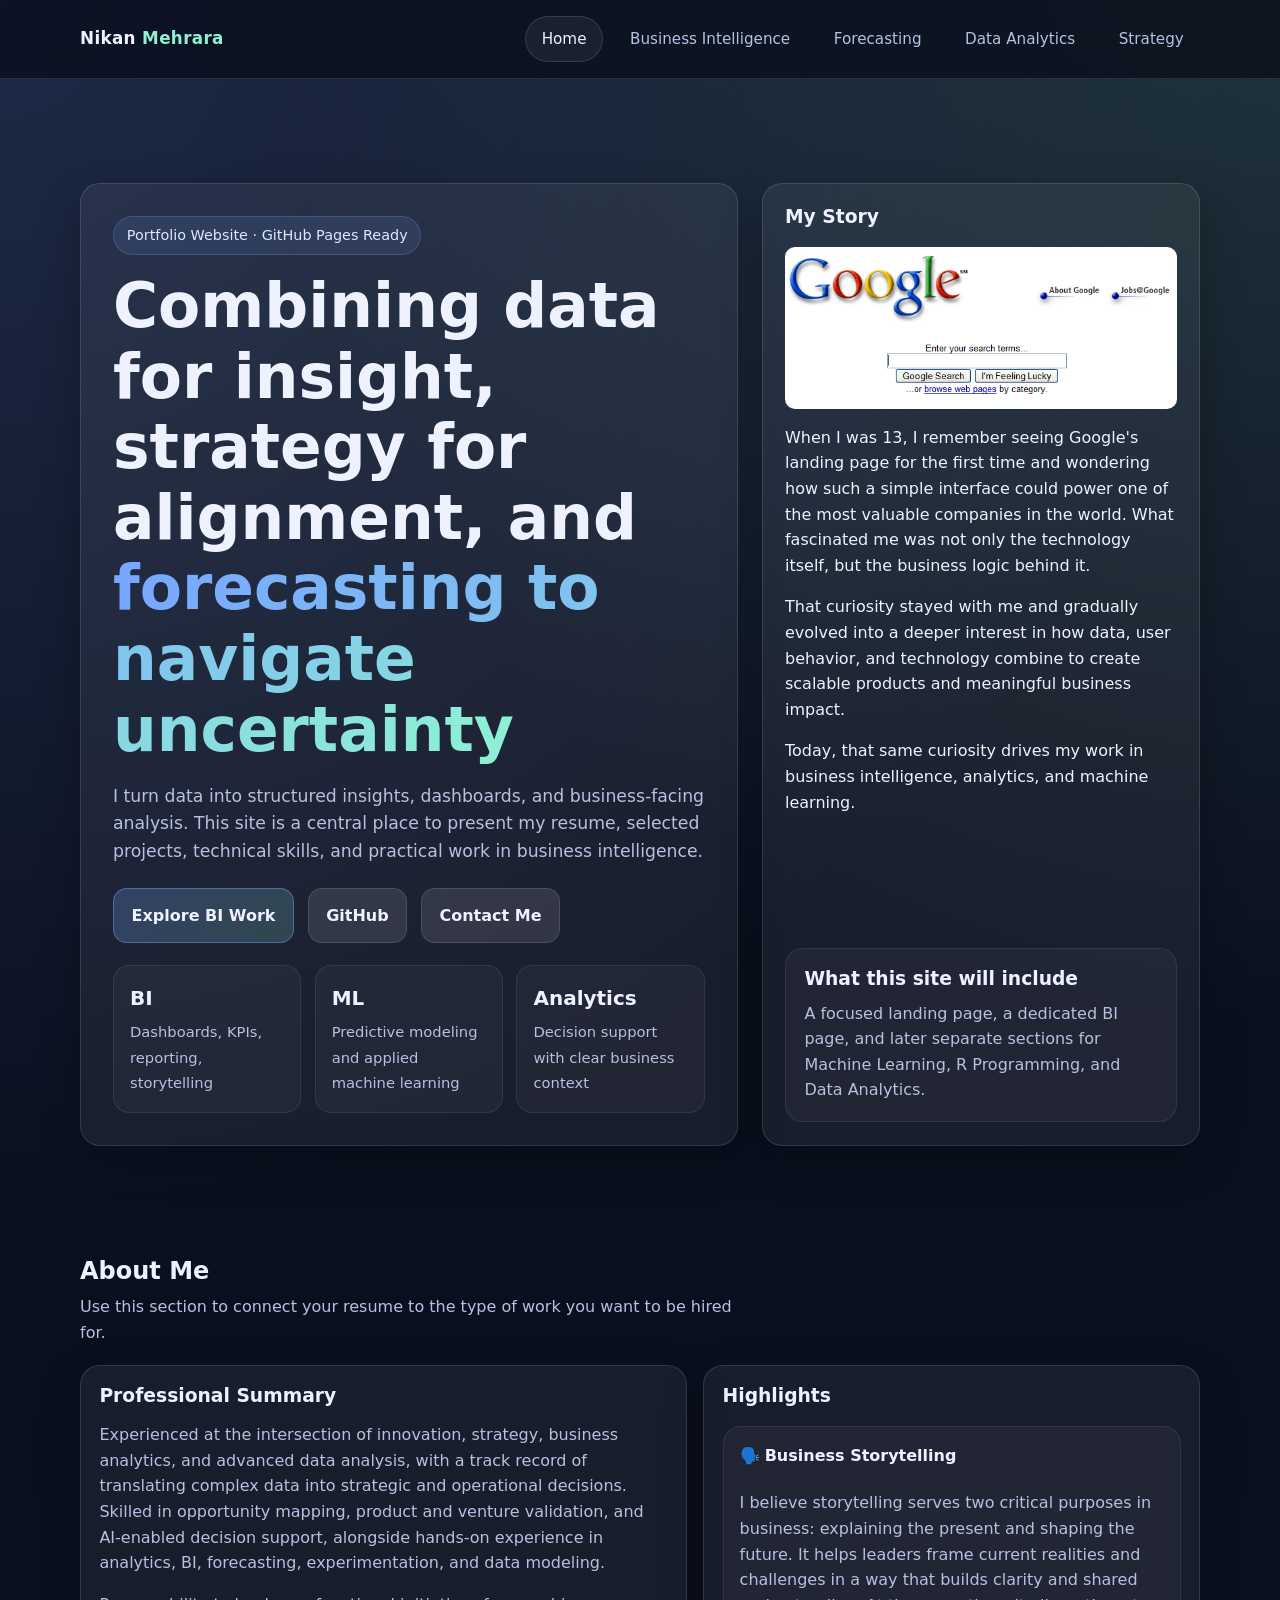
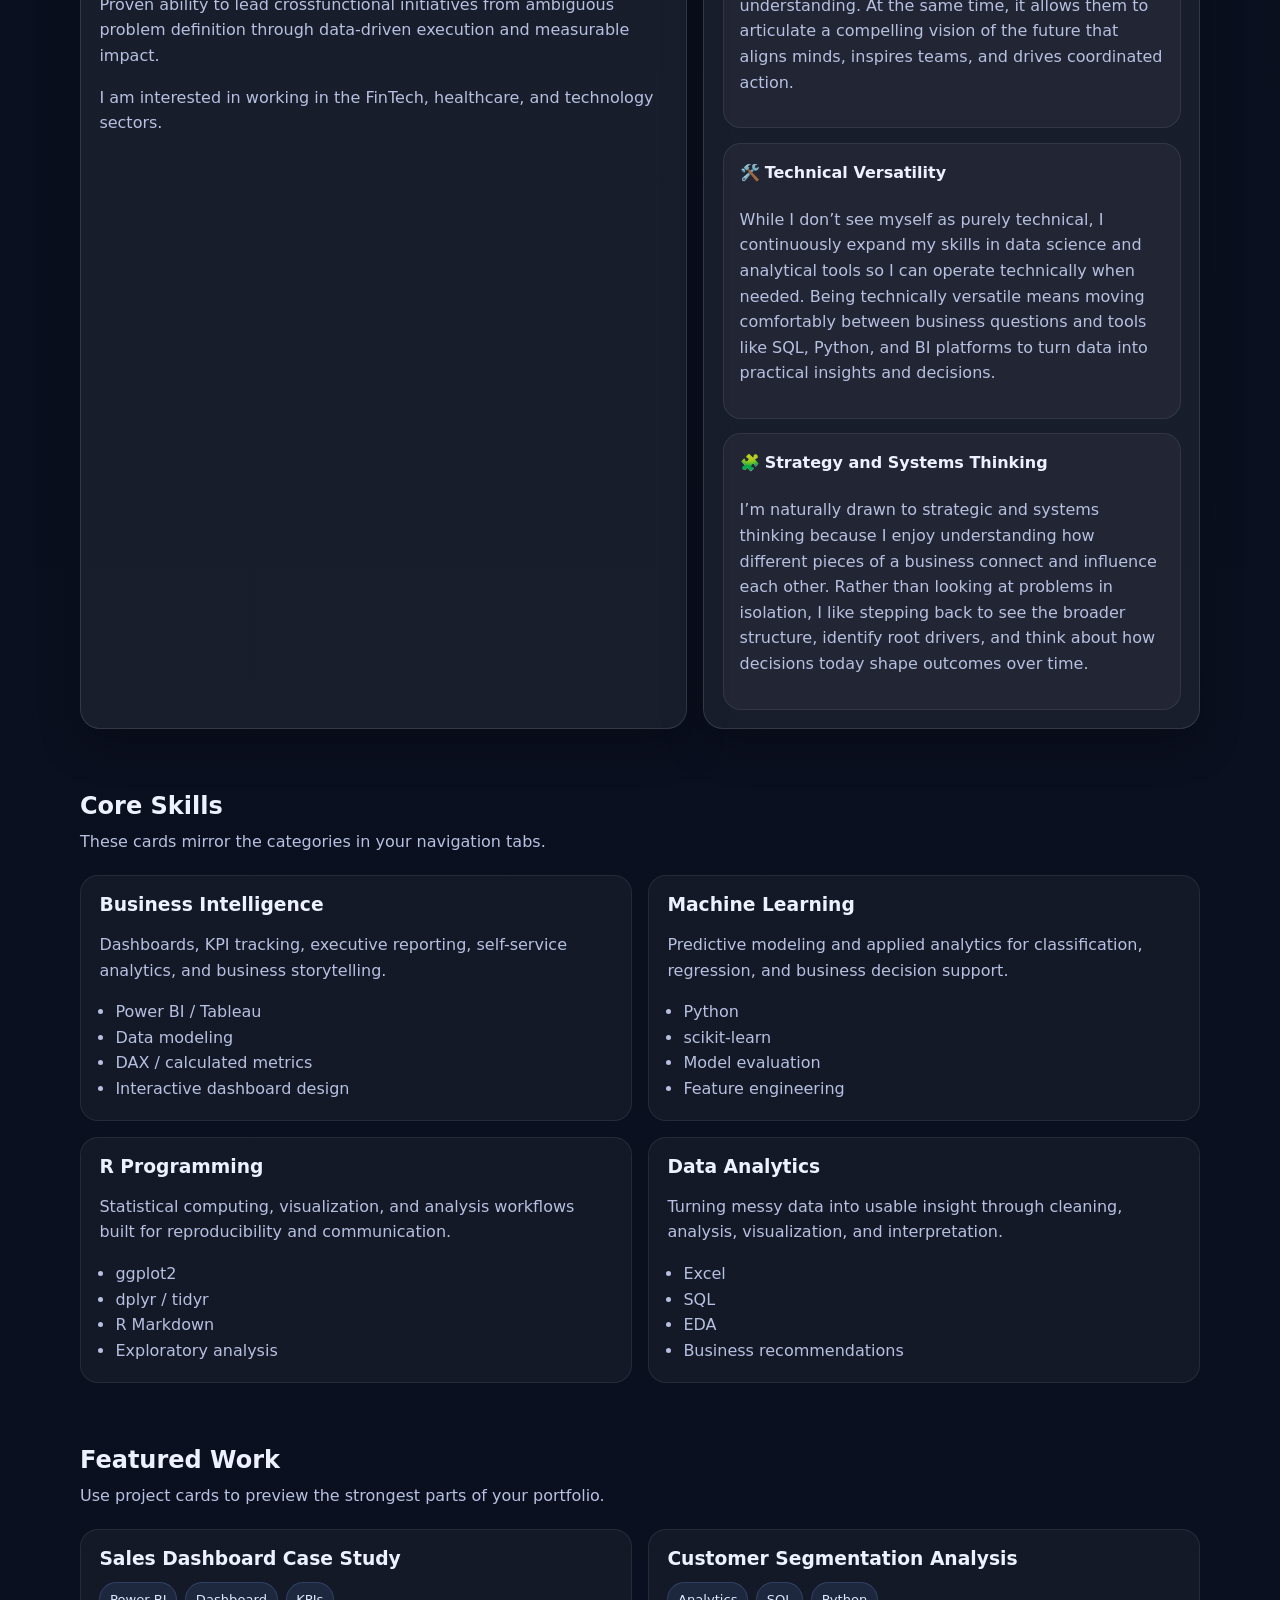
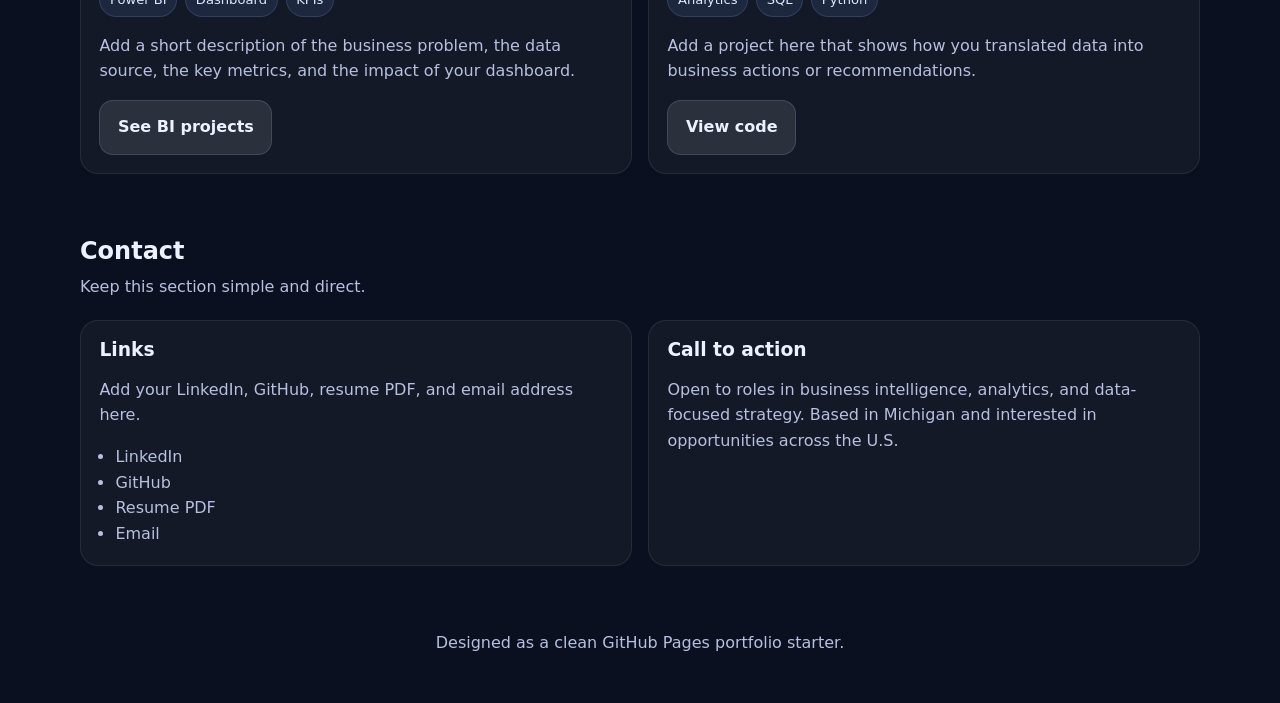
==== commit 2dc22627: "Update navigation links in index.html" ====
--- a/index.html
+++ b/index.html
@@ -14,9 +14,10 @@
       <nav class="nav-links" aria-label="Primary navigation">
         <a href="./index.html" class="active">Home</a>
         <a href="./bi.html">Business Intelligence</a>
-        <a href="./ml.html">Machine Learning</a>
-        <a href="./r.html">R Programming</a>
+        <a href="./ml.html">Forecasting</a>
         <a href="./analytics.html">Data Analytics</a>
+        <a href="./r.html">Strategy</a>
+        
       </nav>
     </div>
   </header>
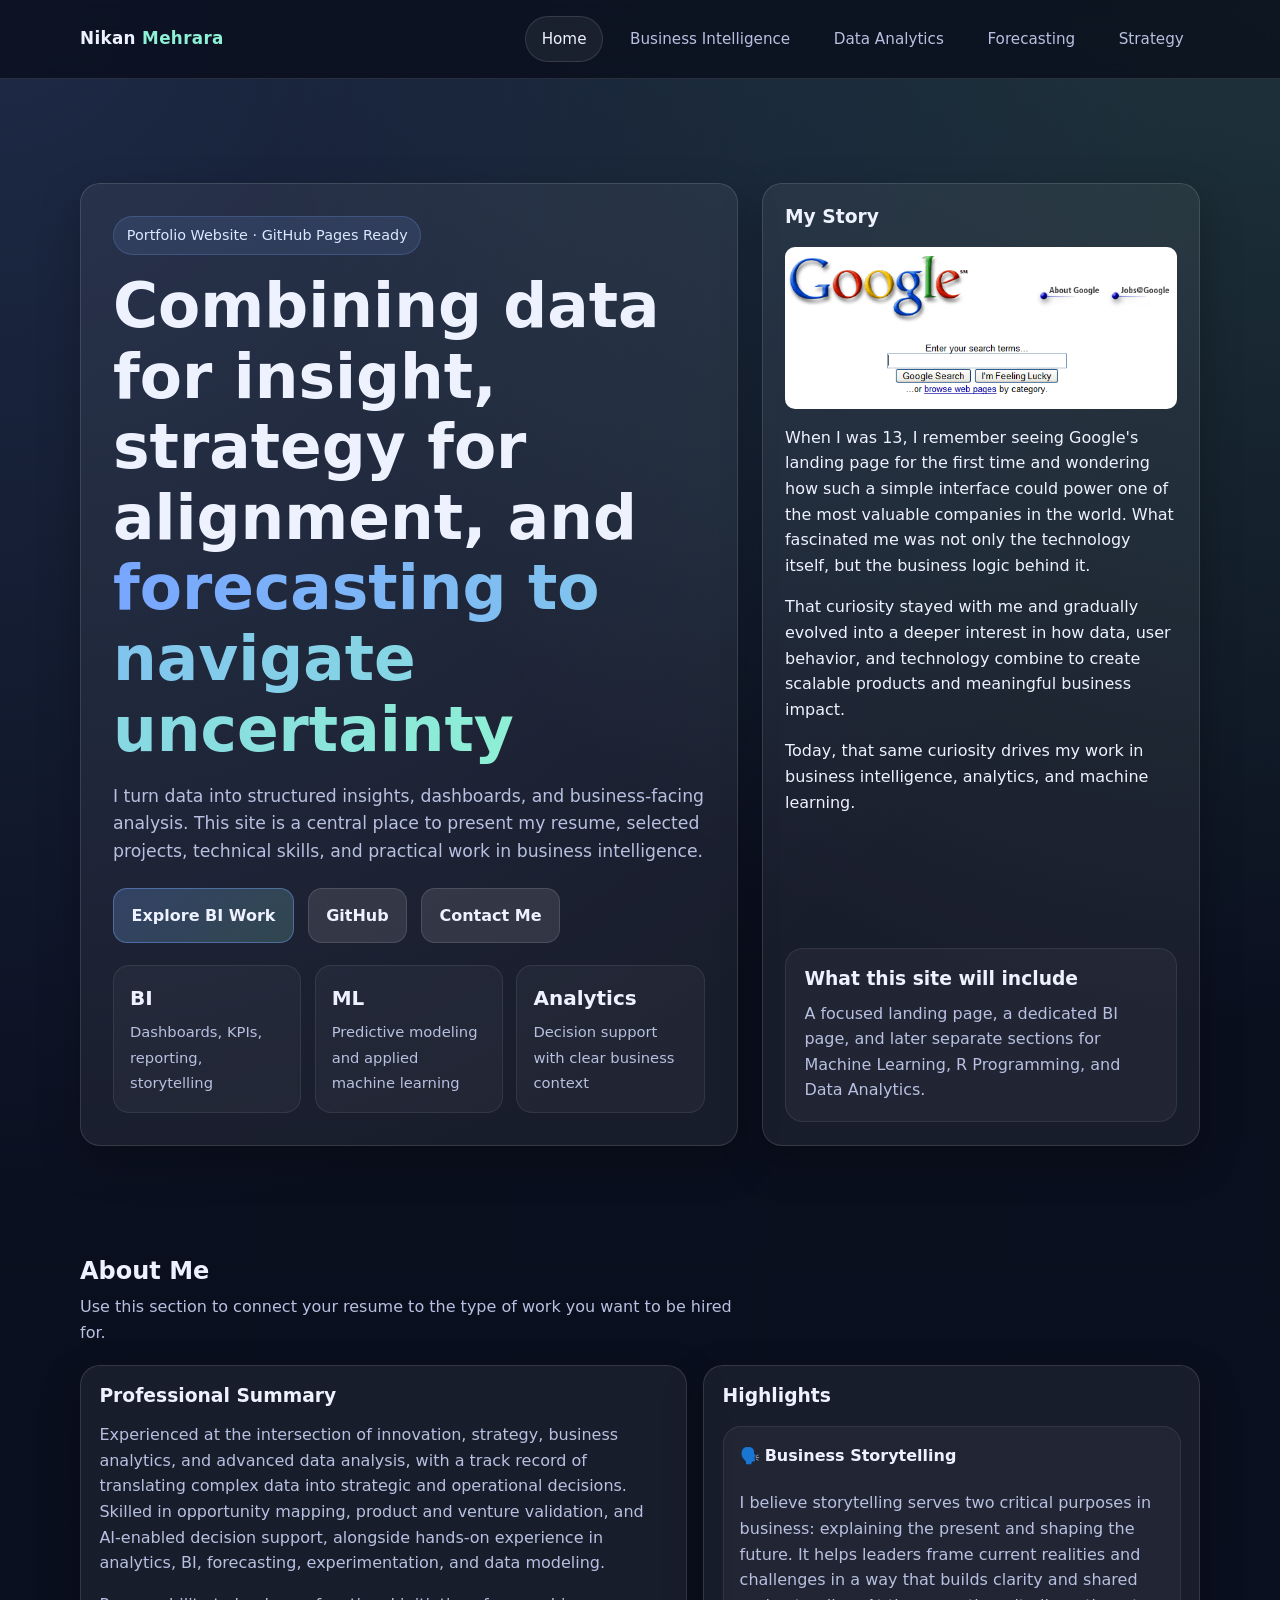
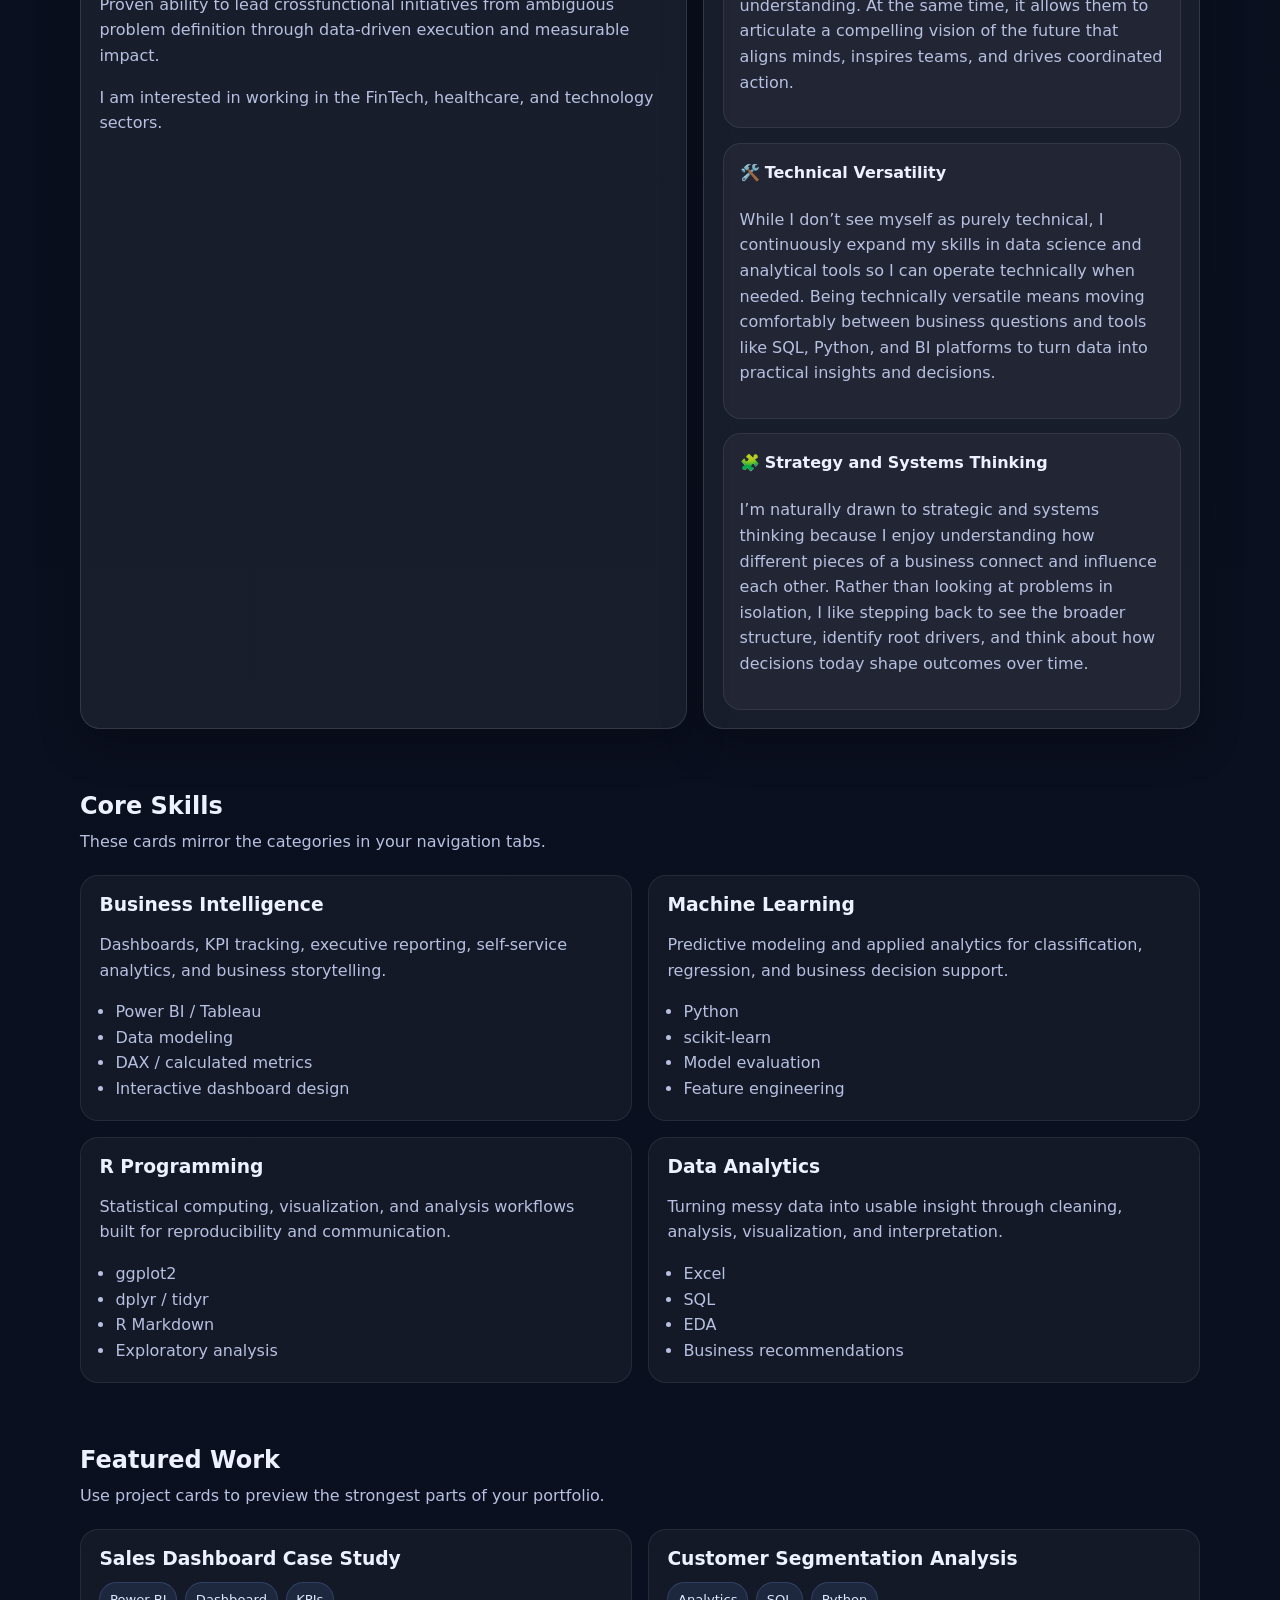
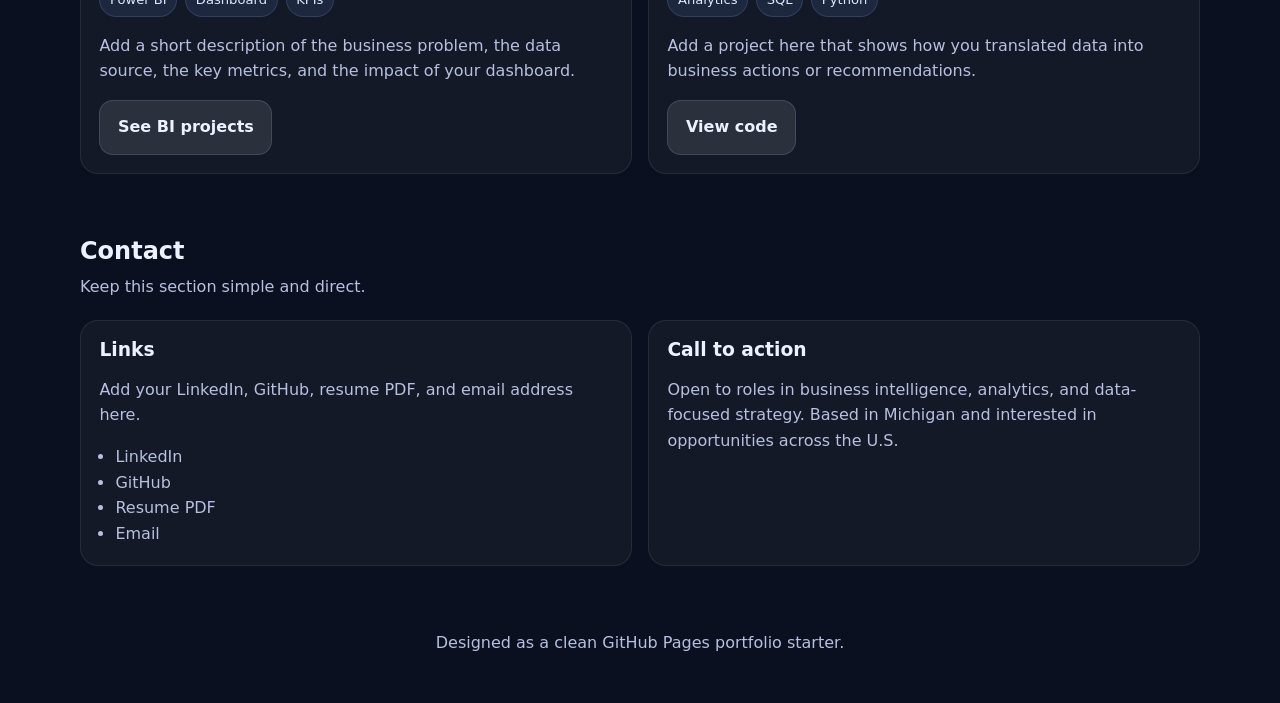
==== commit de70f7b3: "Update index.html" ====
--- a/index.html
+++ b/index.html
@@ -14,9 +14,9 @@
       <nav class="nav-links" aria-label="Primary navigation">
         <a href="./index.html" class="active">Home</a>
         <a href="./bi.html">Business Intelligence</a>
-        <a href="./ml.html">Forecasting</a>
         <a href="./analytics.html">Data Analytics</a>
-        <a href="./r.html">Strategy</a>
+        <a href="./forecasting.html">Forecasting</a>
+        <a href="./strategy.html">Strategy</a>
         
       </nav>
     </div>
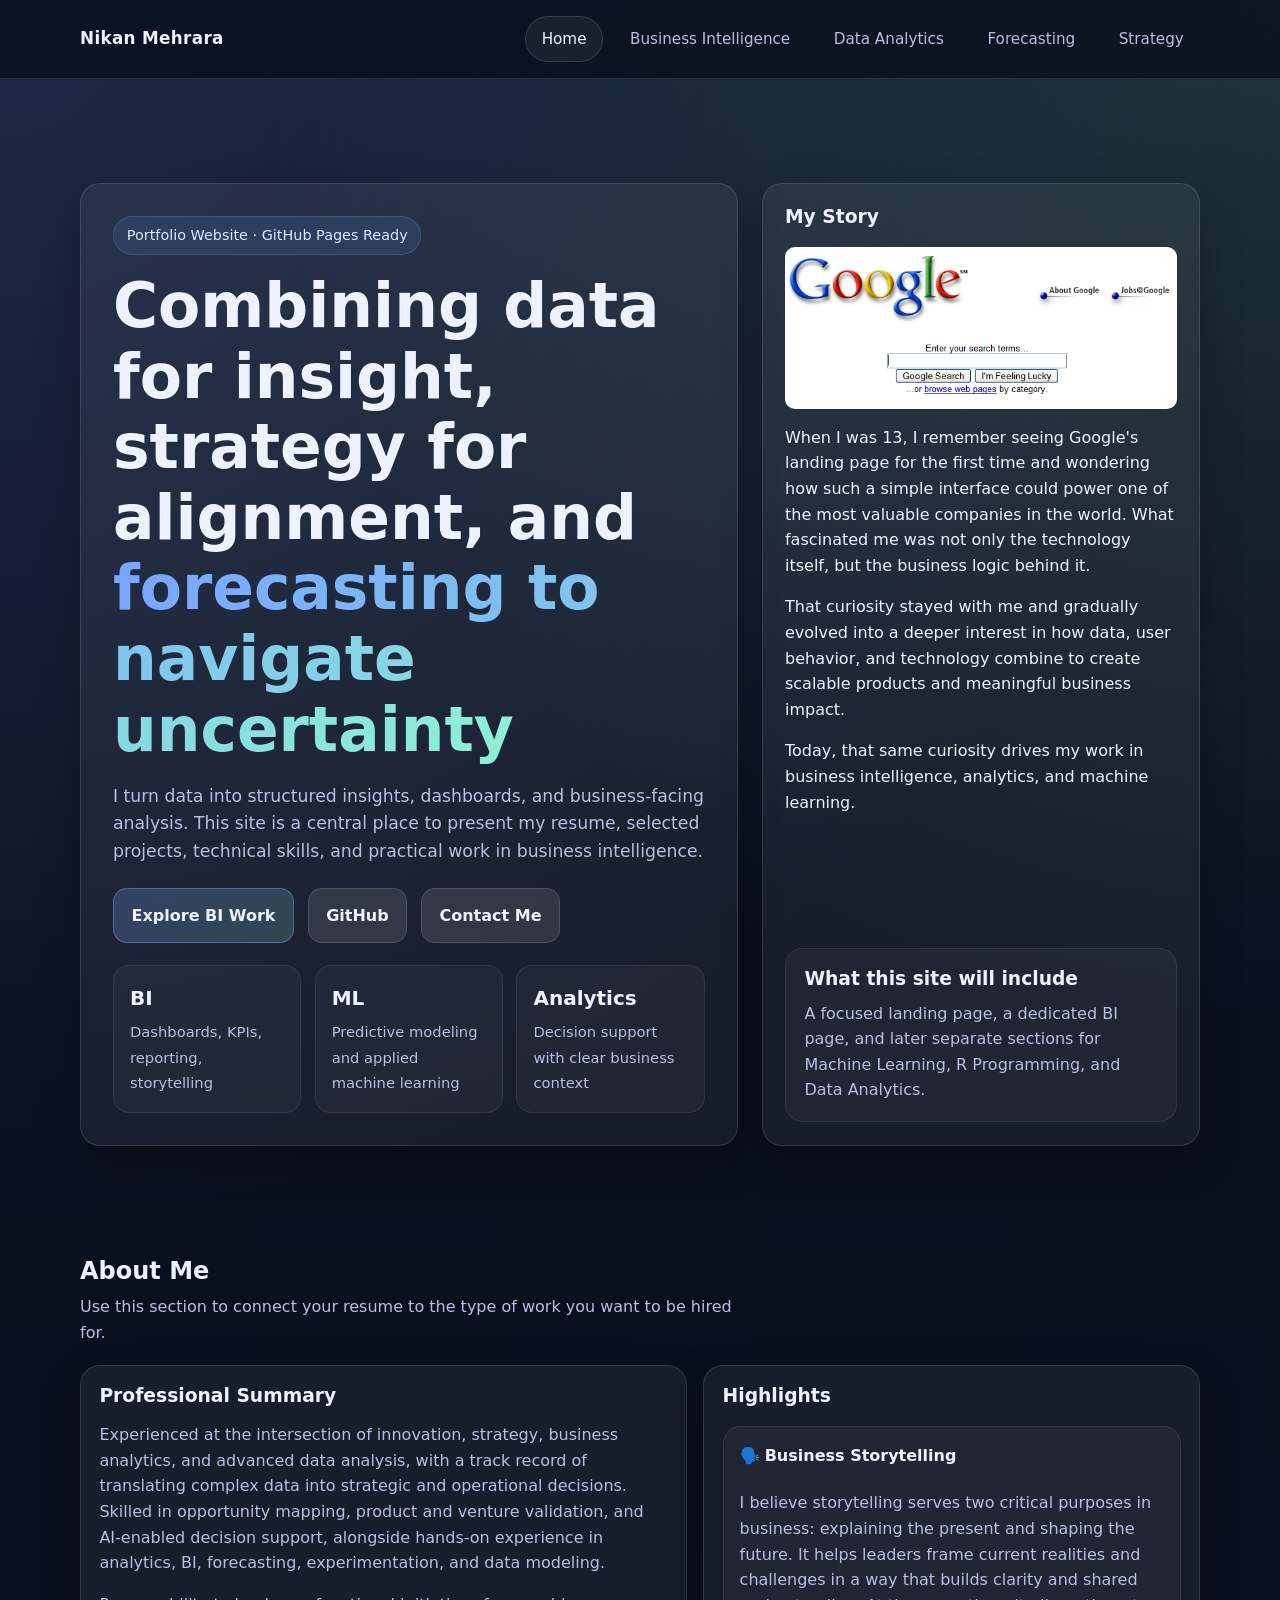
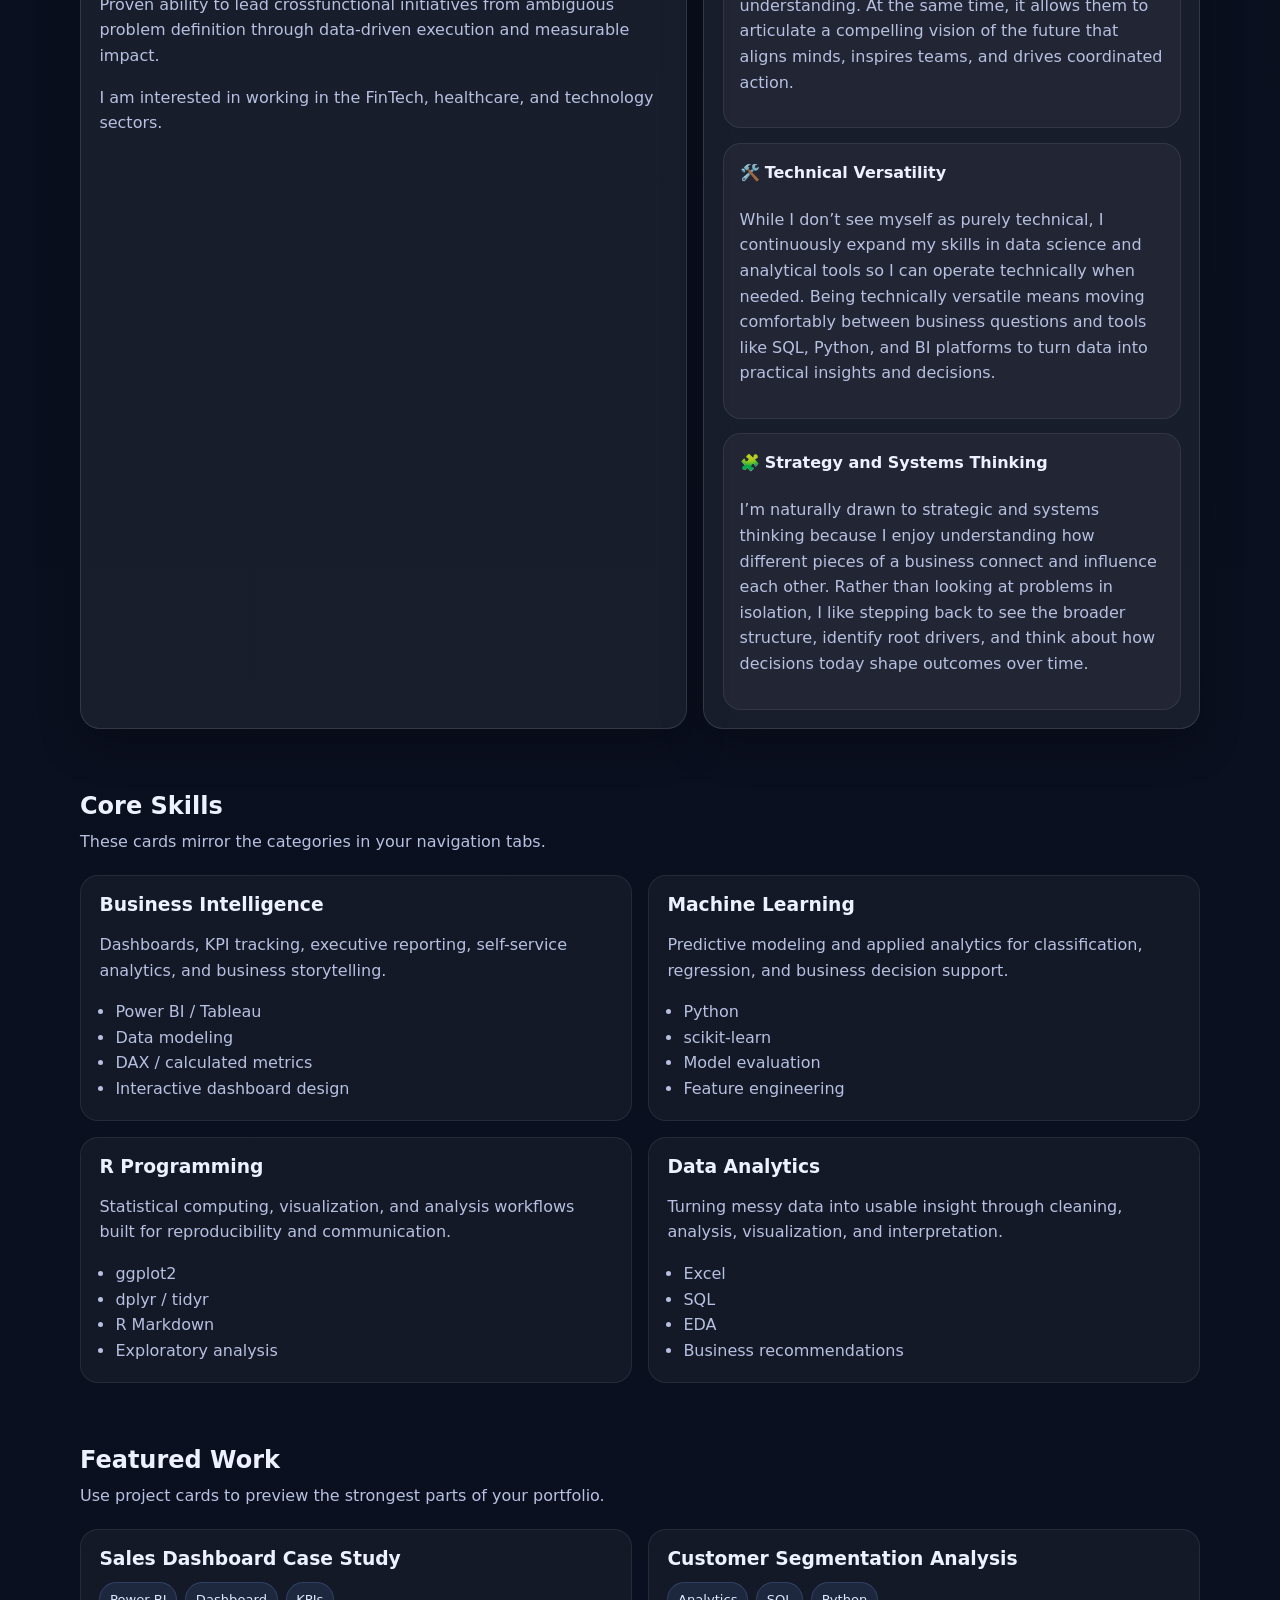
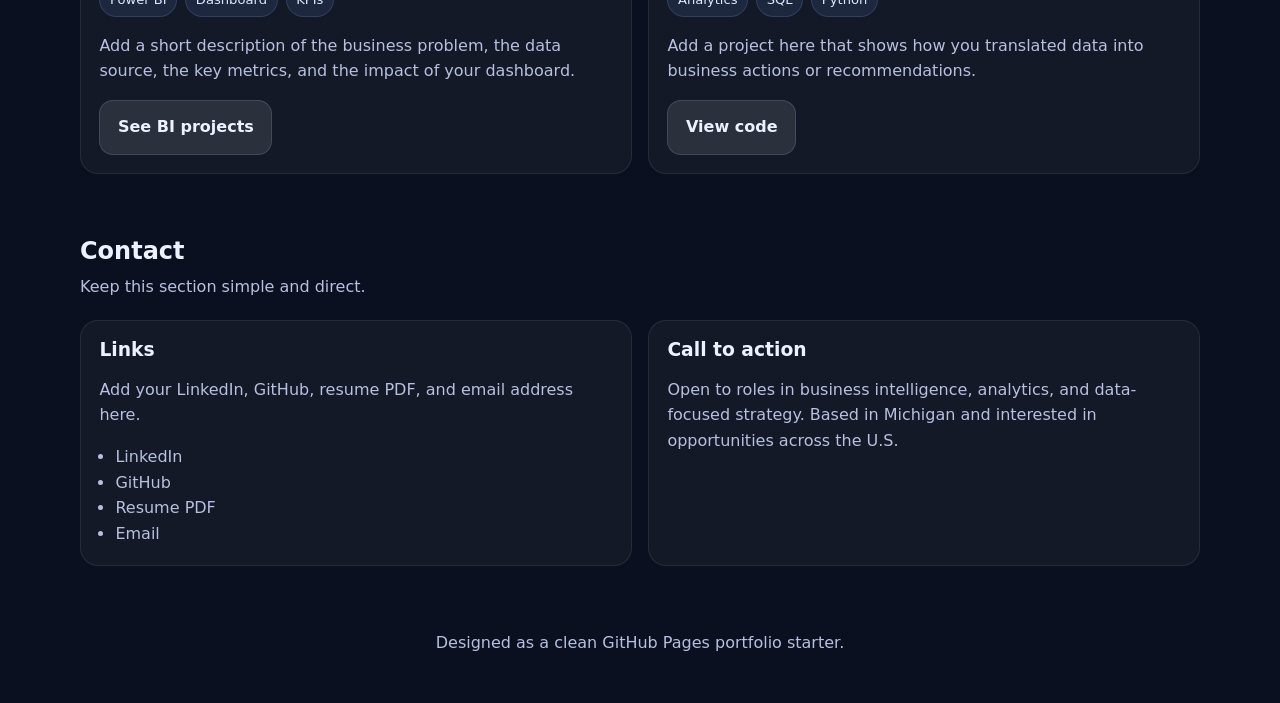
==== commit c425bbbf: "Update index.html" ====
--- a/index.html
+++ b/index.html
@@ -10,7 +10,7 @@
 <body>
   <header class="topbar">
     <div class="container nav">
-      <a class="brand" href="./index.html">Nikan <span>Mehrara</span></a>
+      <a class="brand" href="./index.html">Nikan Mehrara</a>
       <nav class="nav-links" aria-label="Primary navigation">
         <a href="./index.html" class="active">Home</a>
         <a href="./bi.html">Business Intelligence</a>
